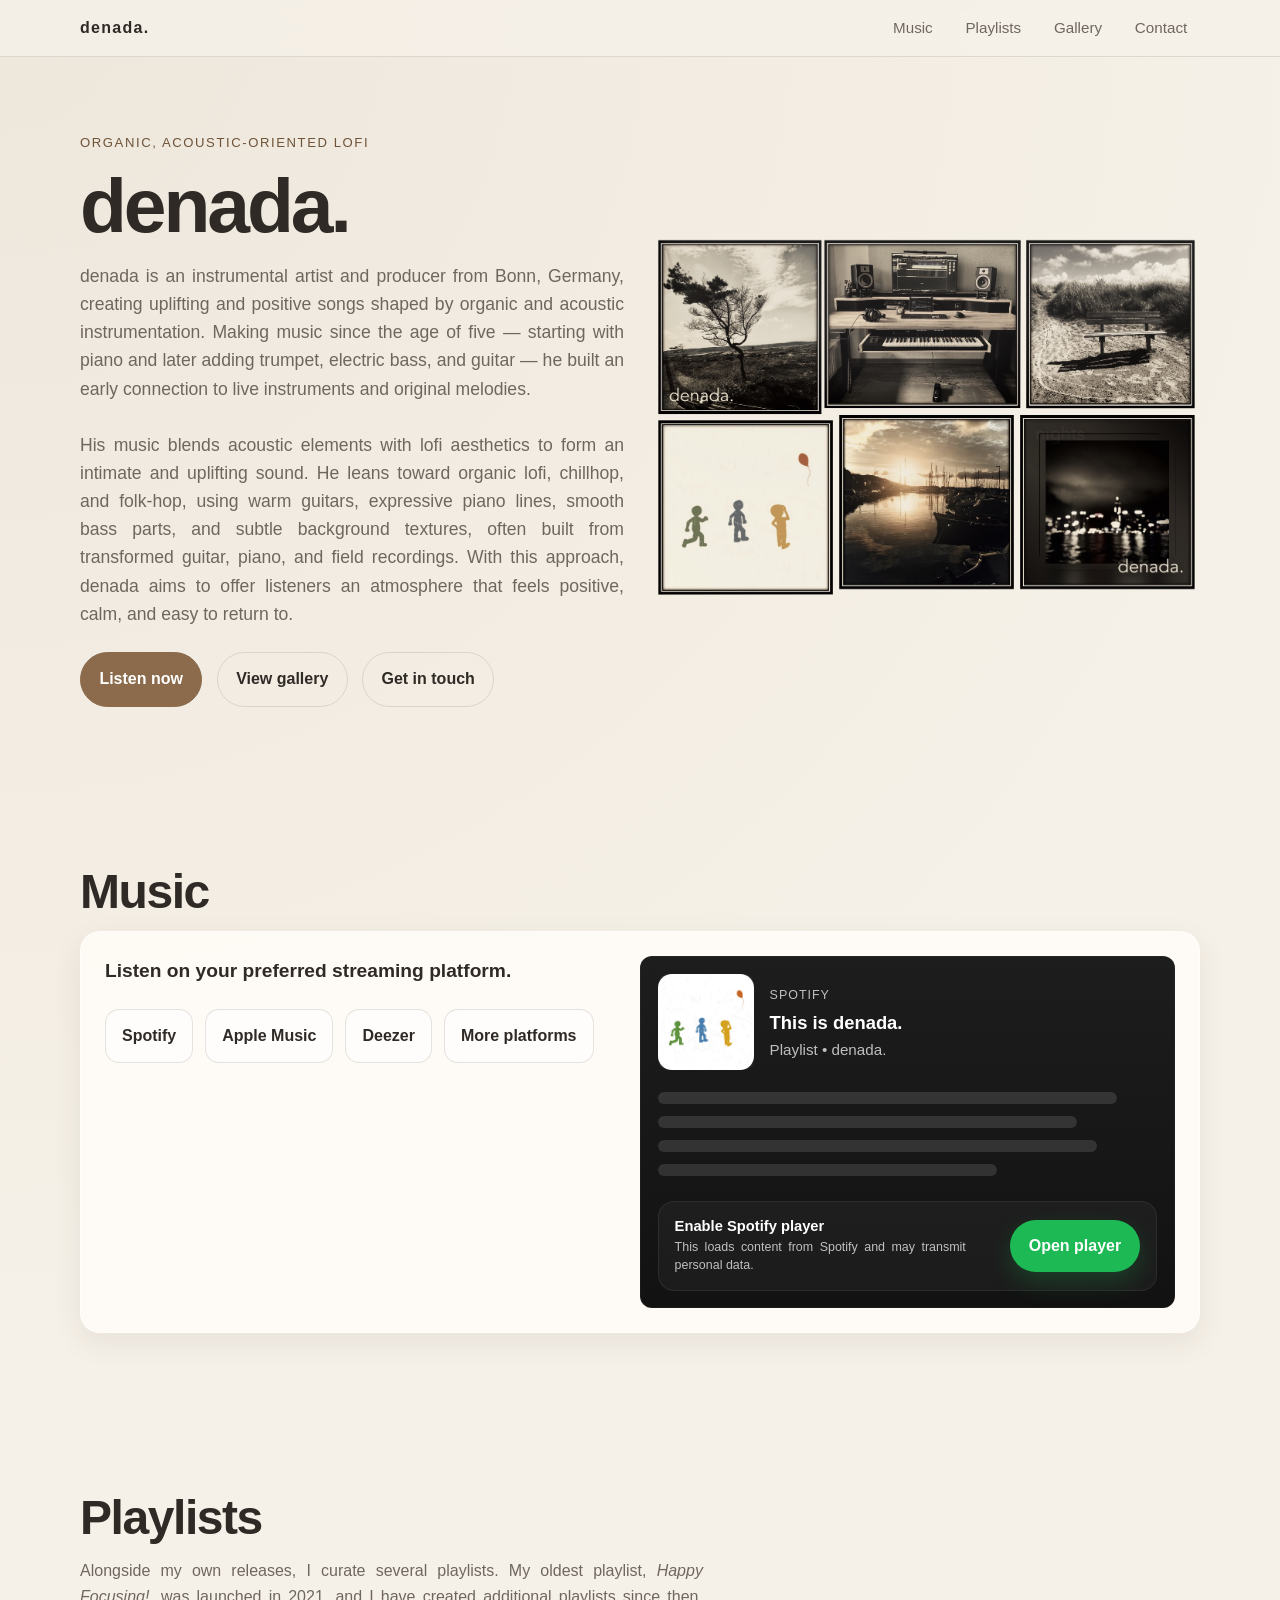
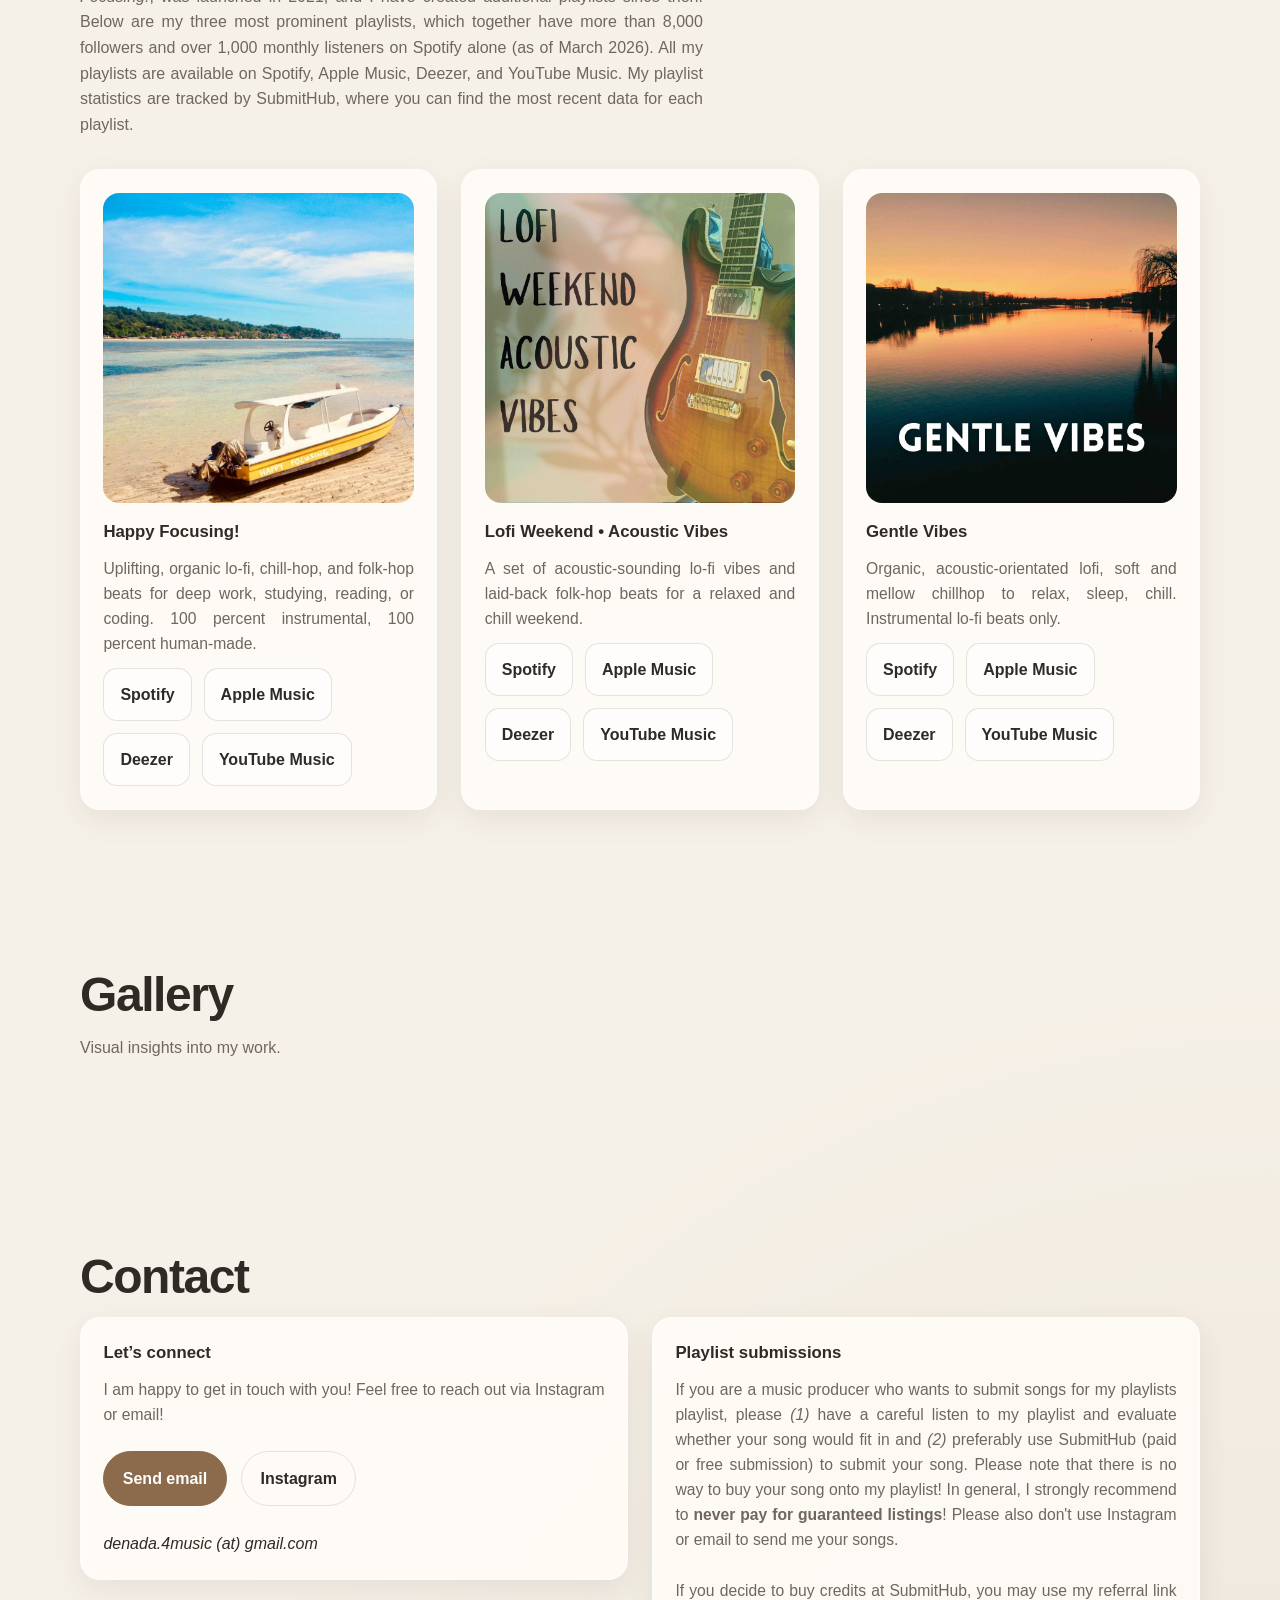
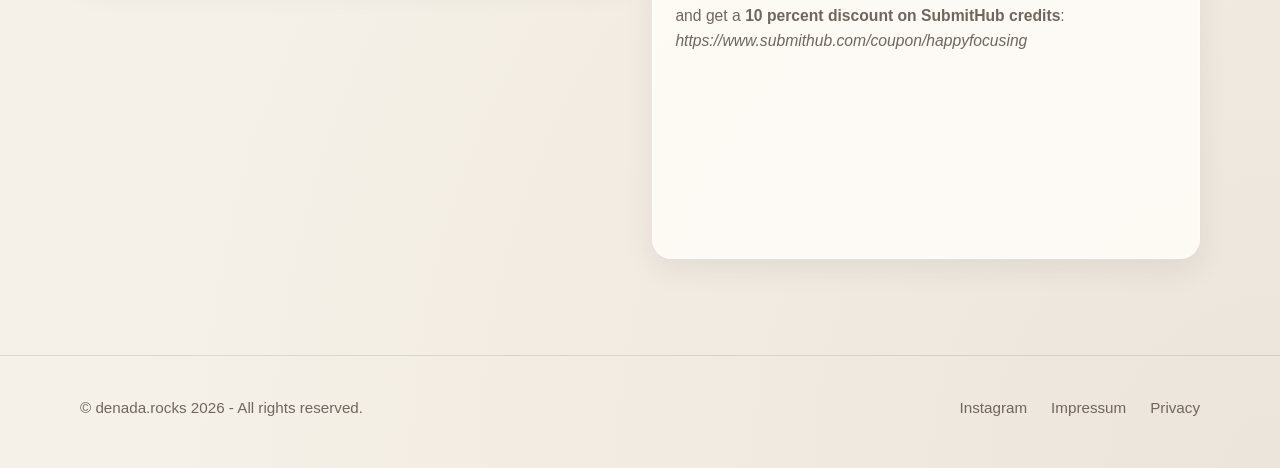
==== index.html @ a1ab926a "gallery separated" ====
<!DOCTYPE html>
<html lang="en">
<head>
  <meta charset="UTF-8" />
  <meta name="viewport" content="width=device-width, initial-scale=1.0" />
  <title>denada. | Acoustic Lofi Folkhop</title>
  <link rel="stylesheet" href="styles.css" />
  <style>
    .gallery-more-indicator {
      position: absolute;
      inset: 0;
      display: flex;
      align-items: flex-end;
      justify-content: flex-start;
      padding: 1rem;
      pointer-events: none;
      background: linear-gradient(to top, rgba(0, 0, 0, 0.38), rgba(0, 0, 0, 0.04) 45%, transparent 70%);
    }

    .gallery-more-badge {
      display: inline-flex;
      align-items: center;
      justify-content: center;
      min-height: 38px;
      padding: 0.55rem 0.9rem;
      border-radius: 999px;
      background: rgba(255, 255, 255, 0.92);
      color: #2f2a25;
      font-size: 0.9rem;
      font-weight: 700;
      box-shadow: 0 10px 24px rgba(0, 0, 0, 0.12);
      backdrop-filter: blur(6px);
    }

    .gallery-thumb-wrap {
      position: relative;
    }
  </style>
</head>
<body>
  <header class="site-header">
    <div class="container nav">
      <a href="#home" class="brand">denada.</a>
      <nav class="nav-links" aria-label="Main navigation">
        <a href="#music">Music</a>
        <a href="#playlists">Playlists</a>
        <a href="#gallery">Gallery</a>
        <a href="#contact">Contact</a>
      </nav>
    </div>
  </header>

  <main>
    <section id="home" class="hero">
      <div class="container hero-grid">
        <div>
          <span class="eyebrow">Organic, acoustic-oriented lofi</span>
          <h1>denada.</h1>
          <p class="lead">
            denada is an instrumental artist and producer from Bonn, Germany, 
            creating uplifting and positive songs shaped by organic and acoustic instrumentation. 
            Making music since the age of five — starting with piano and later adding trumpet, 
            electric bass, and guitar — he built an early connection to live instruments 
            and original melodies. </br> </br> His music blends acoustic elements with lofi aesthetics to form 
            an intimate and uplifting sound. He leans toward organic lofi, chillhop, and folk-hop, 
            using warm guitars, expressive piano lines, smooth bass parts, and subtle background textures, 
            often built from transformed guitar, piano, and field recordings. 
            With this approach, denada aims to offer listeners an atmosphere that feels positive, 
            calm, and easy to return to. 
          </p>

          <div class="button-row">
            <a class="btn btn-primary" href="#music">Listen now</a>
            <a class="btn" href="#gallery">View gallery</a>
            <a class="btn" href="#contact">Get in touch</a>
          </div>
        </div>

        <div class="hero-card">
          <img
            src="media/Slide1_lumi2.png"
            alt="studio setups and some cover images in a framework."
          />
        </div>
      </div>
    </section>

    <section id="music">
      <div class="container">
        <h2 class="section-title">Music</h2>
        <div class="music-grid">
          <article class="music-item">
            <div class="music-copy">
              <h3>Listen on your preferred streaming platform.</h3>

              <div class="platform-group">
                <a class="platform-link" href="https://open.spotify.com/artist/4ZKbNyILNSRRiiLBm8eUz3?si=qsLRbXX4SqeARIZ4yp51SA" target="_blank" rel="noopener noreferrer">Spotify</a>
                <a class="platform-link" href="https://music.apple.com/de/artist/denada/1569025652?l=en-GB" target="_blank" rel="noopener noreferrer">Apple Music</a>
                <a class="platform-link" href="https://deezer.page.link/upo1anz1cdYuNjSo9" target="_blank" rel="noopener noreferrer">Deezer</a>
                
                <details class="platform-dropdown">
                  <summary class="platform-link">More platforms</summary>
                  <div class="dropdown-menu">
                    <a class="platform-link" href="https://www.youtube.com/@denada." target="_blank" rel="noopener noreferrer">YouTube Music</a>
                    <a class="platform-link" href="https://soundcloud.com/denada-music/" target="_blank" rel="noopener noreferrer">Soundcloud</a>
                    <a class="platform-link" href="https://www.amazon.de/music/player/artists/B095RS9D66/denada" target="_blank" rel="noopener noreferrer">Amazon Music</a>
                    <a class="platform-link" href="https://tidal.com/artist/25282285" target="_blank" rel="noopener noreferrer">Tidal</a>
                  </div>
                </details>
              </div>
            </div>

            <div class="media-panel spotify-panel">
              <div class="spotify-placeholder" id="spotify-consent-box" tabindex="0" aria-label="Spotify player consent box">
                <div class="spotify-placeholder-top">
                  <div class="spotify-cover">
                    <img src="media/This_is_denada_Cover_small.jpg" alt="This is denada playlist cover">
                  </div>

                  <div class="spotify-meta">
                    <span class="spotify-label">Spotify</span>
                    <h4>This is denada.</h4>
                    <p>Playlist • denada.</p>
                  </div>
                </div>

                <div class="spotify-placeholder-body" aria-hidden="true">
                  <div class="spotify-line spotify-line-1"></div>
                  <div class="spotify-line spotify-line-2"></div>
                  <div class="spotify-line spotify-line-3"></div>
                  <div class="spotify-line spotify-line-4"></div>
                </div>

                <div class="spotify-placeholder-bottom spotify-consent-card">
                  <div class="spotify-consent-copy">
                    <p class="spotify-consent-title">Enable Spotify player</p>
                    <p class="spotify-consent-text">
                      This loads content from Spotify and may transmit personal data.
                    </p>
                  </div>

                  <button class="spotify-load-btn" id="loadSpotifyButton" type="button">
                    Open player
                  </button>
                </div>
              </div>
            </div>
          </article>

        </div>
      </div>
    </section>

    <section id="playlists">
      <div class="container">
        <h2 class="section-title">Playlists</h2>
        <p class="section-text">
          Alongside my own releases, I curate several playlists. My oldest playlist, <i>Happy Focusing!</i>, was launched in 2021, and I have created additional playlists since then. 
          Below are my three most prominent playlists, which together have more than 8,000 followers and over 1,000 monthly listeners on Spotify alone (as of March 2026). 
          All my playlists are available on Spotify, Apple Music, Deezer, and YouTube Music.
          My playlist statistics are tracked by <a href="https://www.submithub.com/to/denada-rocks" target="_blank" rel="noopener noreferrer">SubmitHub, where you can find the most recent data for each playlist</a>.
        </p>

        <div class="playlist-cards">
          <article class="card playlist-card">
            <div class="playlist-media">
              <img
                src="media/Happy_focusing_small.jpg"
                alt="Happy focusing playlist cover"
              />
            </div>
            <div>
              <h3>Happy Focusing!</h3>
              <p>
                Uplifting, organic lo-fi, chill-hop, and folk-hop beats for deep work, studying, reading, 
                or coding. 100 percent instrumental, 100 percent human-made. 
              </p>
              <div class="platform-group">
                <a class="platform-link" href="https://open.spotify.com/playlist/2yM0Mk5U7EAF8bMwvcjMEy?si=2d8cecace7e74e8d" target="_blank" rel="noopener noreferrer">Spotify</a>
                <a class="platform-link" href="https://music.apple.com/de/playlist/happy-focusing/pl.u-bVeTKAAYzo?l=en" target="_blank" rel="noopener noreferrer">Apple Music</a>
                <a class="platform-link" href="https://www.deezer.com/en/playlist/10051328882" target="_blank" rel="noopener noreferrer">Deezer</a>
                <a class="platform-link" href="https://youtube.com/playlist?list=PLlHydlLTRlw5qQjeNnCLNHZbu4MQZHQST&si=0d4nb7kEC8IExbbN" target="_blank" rel="noopener noreferrer">YouTube Music</a>
                
                
              </div>
            </div>
          </article>

          <article class="card playlist-card">
            <div class="playlist-media">
              <img
                src="media/Lofi_weekend_small.jpeg"
                alt="Lofi Weekend • acoustic vibes playlist cover"
              />
            </div>
            <div>
              <h3>Lofi Weekend • Acoustic Vibes</h3>
              <p>
                A set of acoustic-sounding lo-fi vibes and laid-back folk-hop beats for a relaxed and chill weekend.
              </p>
              <div class="platform-group">
                <a class="platform-link" href="https://open.spotify.com/playlist/4GEXdMPntQ0e6gx1YuKI6T?si=d0d2d50a4aef4034" target="_blank" rel="noopener noreferrer">Spotify</a>
                <a class="platform-link" href="https://music.apple.com/de/playlist/lofi-weekend-acoustic-vibes/pl.u-YmGqFgAAebl?l=en-GB" target="_blank" rel="noopener noreferrer">Apple Music</a>
                <a class="platform-link" href="https://link.deezer.com/s/32E2Pddjz8Ix1oeFsZ01k" target="_blank" rel="noopener noreferrer">Deezer</a>
                <a class="platform-link" href="https://youtube.com/playlist?list=PLlHydlLTRlw7soH0zX1M4ZvdqpF55Gy3l&si=f4pdvKeQdKWHwKi9" target="_blank" rel="noopener noreferrer">YouTube Music</a>
                
              </div>
            </div>
          </article>

          <article class="card playlist-card">
            <div class="playlist-media">
              <img
                src="media/Gentle_vibes_small.jpeg"
                alt="Gentle Vibes playlist cover"
              />
            </div>
            <div>
              <h3>Gentle Vibes</h3>
              <p>
                Organic, acoustic-orientated lofi, soft and mellow chillhop to relax, sleep, chill. Instrumental lo-fi beats only.
              </p>
              <div class="platform-group">
                <a class="platform-link" href="https://open.spotify.com/playlist/7lrk5fiS1vPyIXCjpr7PGA?si=89cb6460ab594000" target="_blank" rel="noopener noreferrer">Spotify</a>
                <a class="platform-link" href="https://music.apple.com/de/playlist/gentle-vibes/pl.u-YyRCgAAebl?l=en" target="_blank" rel="noopener noreferrer">Apple Music</a>
                <a class="platform-link" href="https://link.deezer.com/s/32E2RJ3W52Sti718xQGvK" target="_blank" rel="noopener noreferrer">Deezer</a>   
                <a class="platform-link" href="https://youtube.com/playlist?list=PLlHydlLTRlw6T_ykApKo-QPXjW4Xmjb88&si=SX3fV0nFDueFiXyR" target="_blank" rel="noopener noreferrer">YouTube Music</a>
                             
              </div>
            </div>
          </article>
        </div>
      </div>
    </section>

    <section id="gallery">
      <div class="container">
        <h2 class="section-title">Gallery</h2>
        <p class="section-text">
          Visual insights into my work.
        </p>

        <div class="gallery-grid" id="galleryGrid"></div>
      </div>
    </section>

    <section id="contact">
      <div class="container">
        <h2 class="section-title">Contact</h2>

<div class="contact-grid">

  <div class="card">
    <h3>Let’s connect</h3>
    <p>
I am happy to get in touch with you! Feel free to reach out via 
<a href="https://instagram.com/denada.rocks" target="_blank" rel="noopener noreferrer">Instagram</a> or email! </br>
</p>

    <div class="button-row">
            <a class="btn btn-primary" href="mailto:denada.4music@gmail.com?subject=Message%20from%20denada.rocks">Send email</a>
            <a class="btn" href="https://www.instagram.com/denada.rocks">Instagram</a>
          </div>
    </br><i>denada.4music (at) gmail.com</i>
  </div>

  <div class="card">
    <h3>Playlist submissions</h3>
    <p class="contact-note">
      If you are a music producer who wants to submit songs for my playlists playlist, please <i>(1)</i> have a careful listen to my playlist and evaluate whether your song would fit in and <i>(2)</i> preferably use SubmitHub (paid or free submission) to submit your song.
      Please note that there is no way to buy your song onto my playlist! In general, I strongly recommend to <b>never pay for guaranteed listings</b>! Please also don't use Instagram or email to send me your songs.
      </br> </br>
    If you decide to buy credits at SubmitHub, you may use my referral link and <a href="https://www.submithub.com/coupon/happyfocusing" target="_blank" rel="noopener noreferrer">get a <b>10 percent discount on SubmitHub credits</b>: <br>
    <i>https://www.submithub.com/coupon/happyfocusing</i></a>
     </br> </br>
      
    </p>
    <iframe src="https://www.submithub.com/widget.html?color=FFFFFF&background=beae90&size=24px&text=Submit via SubmitHub&blog=denada-rocks&stats=true" frameborder="0" scrolling="no" width="100%" height="150px"></iframe>
  </div>
</div>
      </div>
    </section>
  </main>

  <footer>
    <div class="container footer-grid">
      <div class="footer-copy">© denada.rocks 2026 - All rights reserved.</div>
      <a class="footer-link" href="https://instagram.com/denada.rocks" target="_blank" rel="noopener noreferrer">Instagram</a>
      <a class="footer-link" href="impressum.html">Impressum</a>
      <a class="footer-link" href="impressum.html">Privacy</a>
    </div>
  </footer>

  <div class="gallery-modal" id="galleryModal" aria-hidden="true" role="dialog" aria-modal="true" aria-label="Image viewer">
    <button class="gallery-overlay-close" type="button" id="galleryOverlayClose" aria-label="Close gallery"></button>

    <div class="gallery-modal-panel">
      <div class="gallery-modal-topbar">
        <div class="gallery-counter" id="galleryCounter">1 / 4</div>
        <button class="gallery-close" type="button" id="galleryClose" aria-label="Close gallery">Close</button>
      </div>

      <div class="gallery-modal-content">
        <button class="gallery-arrow desktop-only" type="button" id="galleryPrev" aria-label="Previous image">←</button>

        <div class="gallery-modal-center">
          <div class="gallery-modal-image-wrap">
            <img class="gallery-modal-image" id="galleryModalImage" src="" alt="" />
          </div>

          <div class="gallery-modal-text">
            <h3 id="galleryModalTitle"></h3>
            <p class="gallery-modal-caption" id="galleryModalCaption"></p>
            <div id="galleryModalDescription"></div>
          </div>

          <div class="gallery-arrow-row">
            <button class="gallery-arrow mobile-only" type="button" id="galleryPrevMobile" aria-label="Previous image">←</button>
            <button class="gallery-arrow mobile-only" type="button" id="galleryNextMobile" aria-label="Next image">→</button>
          </div>
        </div>

        <button class="gallery-arrow desktop-only" type="button" id="galleryNext" aria-label="Next image">→</button>
      </div>
    </div>
  </div>

  <script src="gallery-data.js"></script>
  <script>
    const visibleGalleryCount = 4;
    const galleryGrid = document.getElementById("galleryGrid");

    const modal = document.getElementById("galleryModal");
    const modalImage = document.getElementById("galleryModalImage");
    const modalTitle = document.getElementById("galleryModalTitle");
    const modalCaption = document.getElementById("galleryModalCaption");
    const modalDescription = document.getElementById("galleryModalDescription");
    const modalCounter = document.getElementById("galleryCounter");
    const modalClose = document.getElementById("galleryClose");
    const modalOverlayClose = document.getElementById("galleryOverlayClose");

    const prevButtons = [
      document.getElementById("galleryPrev"),
      document.getElementById("galleryPrevMobile")
    ];

    const nextButtons = [
      document.getElementById("galleryNext"),
      document.getElementById("galleryNextMobile")
    ];

    let currentIndex = 0;
    let touchStartX = 0;
    let touchEndX = 0;

    function escapeHtml(text) {
      const div = document.createElement("div");
      div.textContent = text;
      return div.innerHTML;
    }

    function getPreviewText(text, maxLength = 100) {
      const cleanText = (text || "").trim().replace(/\s+/g, " ");
      if (cleanText.length <= maxLength) return cleanText;
      return cleanText.slice(0, maxLength).trimEnd() + "…";
    }

    function renderGalleryGrid() {
      const visibleItems = galleryItems.slice(0, visibleGalleryCount);
      const hiddenCount = Math.max(galleryItems.length - visibleGalleryCount, 0);

      galleryGrid.innerHTML = visibleItems.map((item, index) => {
        const showMoreBadge = index === visibleGalleryCount - 1 && hiddenCount > 0;
        const previewCaption = getPreviewText(item.description, 100);

        return `
          <article class="gallery-card card">
            <button class="gallery-trigger" type="button" data-index="${index}" aria-label="Open gallery image ${index + 1}">
              <div class="gallery-thumb-wrap">
                <img
                  class="gallery-thumb"
                  src="${escapeHtml(item.thumb)}"
                  alt="${escapeHtml(item.alt)}"
                />
                ${showMoreBadge ? `
                  <div class="gallery-more-indicator" aria-hidden="true">
                    <span class="gallery-more-badge">+ ${hiddenCount} more</span>
                  </div>
                ` : ""}
              </div>
              <div class="gallery-meta">
                <h3>${escapeHtml(item.title || "")}</h3>
                <p>${escapeHtml(previewCaption)}</p>
              </div>
            </button>
          </article>
        `;
      }).join("");

      document.querySelectorAll(".gallery-trigger").forEach((trigger) => {
        trigger.addEventListener("click", () => {
          openGallery(Number(trigger.dataset.index));
        });
      });
    }

    function renderGalleryItem(index) {
      const item = galleryItems[index];
      currentIndex = index;

      const previewCaption = getPreviewText(item.description, 100);

      modal.classList.add("is-loading");
      modalImage.src = item.image;
      modalImage.alt = item.alt;
      modalTitle.textContent = item.title || "";
      modalCaption.textContent = previewCaption;
      modalCounter.textContent = `${index + 1} / ${galleryItems.length}`;
      modalDescription.innerHTML = `<p>${escapeHtml(item.description || "")}</p>`;
    }

    function openGallery(index) {
      renderGalleryItem(index);
      modal.classList.add("active");
      modal.setAttribute("aria-hidden", "false");
      document.body.classList.add("modal-open");
    }

    function closeGallery() {
      modal.classList.remove("active");
      modal.setAttribute("aria-hidden", "true");
      document.body.classList.remove("modal-open");
    }

    function showNext() {
      const nextIndex = (currentIndex + 1) % galleryItems.length;
      renderGalleryItem(nextIndex);
    }

    function showPrev() {
      const prevIndex = (currentIndex - 1 + galleryItems.length) % galleryItems.length;
      renderGalleryItem(prevIndex);
    }

    galleryItems.forEach((item) => {
      const preloadImage = new Image();
      preloadImage.src = item.image;
    });

    modalImage.addEventListener("load", () => {
      modal.classList.remove("is-loading");
    });

    prevButtons.forEach((btn) => {
      if (btn) btn.addEventListener("click", showPrev);
    });

    nextButtons.forEach((btn) => {
      if (btn) btn.addEventListener("click", showNext);
    });

    if (modalClose) modalClose.addEventListener("click", closeGallery);
    if (modalOverlayClose) modalOverlayClose.addEventListener("click", closeGallery);

    document.addEventListener("keydown", (event) => {
      if (!modal.classList.contains("active")) return;

      if (event.key === "Escape") closeGallery();
      if (event.key === "ArrowRight") showNext();
      if (event.key === "ArrowLeft") showPrev();
    });

    modal.addEventListener("touchstart", (event) => {
      touchStartX = event.changedTouches[0].screenX;
    }, { passive: true });

    modal.addEventListener("touchend", (event) => {
      touchEndX = event.changedTouches[0].screenX;
      const swipeDistance = touchEndX - touchStartX;

      if (Math.abs(swipeDistance) < 50) return;

      if (swipeDistance < 0) {
        showNext();
      } else {
        showPrev();
      }
    }, { passive: true });

    renderGalleryGrid();

    const spotifyButton = document.getElementById("loadSpotifyButton");
    const spotifyBox = document.getElementById("spotify-consent-box");

    if (spotifyButton && spotifyBox) {
      const loadSpotify = () => {
        spotifyBox.outerHTML = `
          <iframe
            data-testid="embed-iframe"
            style="border-radius:12px"
            src="https://open.spotify.com/embed/playlist/4W76ie5EBD368ze86ior5e?utm_source=generator&theme=0"
            width="100%"
            height="352"
            frameborder="0"
            allowfullscreen=""
            allow="autoplay; clipboard-write; encrypted-media; fullscreen; picture-in-picture"
            loading="lazy"
            title="Spotify playlist embed"
          ></iframe>
        `;
      };

      spotifyButton.addEventListener("click", loadSpotify);

      spotifyBox.addEventListener("keydown", (event) => {
        if (event.key === "Enter" || event.key === " ") {
          event.preventDefault();
          loadSpotify();
        }
      });
    }
  </script>
</body>
</html>
---- styles.css ----
:root {
  --bg: #f6f1e8;
  --bg-soft: #efe7da;
  --card: rgba(255, 252, 247, 0.86);
  --card-strong: rgba(255, 252, 247, 0.96);
  --text: #2f2a25;
  --muted: #6f675f;
  --line: rgba(47, 42, 37, 0.12);
  --accent: #8b6b4b;
  --accent-dark: #6f5338;
  --shadow: 0 10px 30px rgba(47, 42, 37, 0.08);
  --radius: 20px;
  --max-width: 1120px;
}

* {
  box-sizing: border-box;
  margin: 0;
  padding: 0;
}

html {
  scroll-behavior: smooth;
}

body {
  font-family: -apple-system, BlinkMacSystemFont, "Segoe UI", Roboto, Arial, sans-serif;
  background:
    radial-gradient(circle at top left, rgba(139, 107, 75, 0.08), transparent 35%),
    radial-gradient(circle at bottom right, rgba(111, 83, 56, 0.08), transparent 30%),
    var(--bg);
  color: var(--text);
  line-height: 1.6;
}

body.modal-open {
  overflow: hidden;
}

a {
  color: inherit;
  text-decoration: none;
}

img {
  display: block;
  width: 100%;
  object-fit: cover;
}

button,
summary {
  font: inherit;
  cursor: pointer;
}

.container {
  width: min(calc(100% - 2rem), var(--max-width));
  margin: 0 auto;
}

.site-header {
  position: sticky;
  top: 0;
  z-index: 1000;
  backdrop-filter: blur(10px);
  background: rgba(246, 241, 232, 0.82);
  border-bottom: 1px solid var(--line);
}

.nav {
  min-height: 56px;
  display: flex;
  align-items: center;
  justify-content: space-between;
  gap: 0.75rem;
}

.brand {
  font-size: 1rem;
  font-weight: 700;
  letter-spacing: 0.08em;
  text-transform: lowercase;
}

.nav-links {
  display: flex;
  gap: 0.45rem;
  flex-wrap: wrap;
}

.nav-links a {
  padding: 0.45rem 0.8rem;
  border-radius: 999px;
  color: var(--muted);
  transition: 0.2s ease;
  font-size: 0.95rem;
}

.nav-links a:hover {
  background: var(--bg-soft);
  color: var(--text);
}

section {
  padding: 5rem 0;
  scroll-margin-top: 72px;
}

.hero {
  padding-top: 4.5rem;
}

.hero-grid {
  display: grid;
  grid-template-columns: 1.0fr 1.0fr;
  gap: 2rem;
  align-items: center;
}

.eyebrow {
  display: inline-block;
  font-size: 0.82rem;
  letter-spacing: 0.12em;
  text-transform: uppercase;
  color: var(--accent-dark);
  margin-bottom: 1rem;
}

h1 {
  font-size: clamp(2.4rem, 6vw, 4.8rem);
  line-height: 0.95;
  margin-bottom: 1.25rem;
  letter-spacing: -0.04em;
}

.lead {
  font-size: 1.1rem;
  max-width: 60ch;
  color: var(--muted);
  margin-bottom: 1.5rem;
}

.button-row {
  display: flex;
  flex-wrap: wrap;
  gap: 0.9rem;
  margin-top: 1.5rem;
}

.btn {
  display: inline-flex;
  align-items: center;
  justify-content: center;
  min-height: 46px;
  padding: 0.85rem 1.15rem;
  border-radius: 999px;
  border: 1px solid var(--line);
  background: transparent;
  color: var(--text);
  transition: 0.2s ease;
  font-weight: 600;
}

.btn:hover {
  transform: translateY(-1px);
  box-shadow: var(--shadow);
}

.btn-primary {
  background: var(--accent);
  color: #fff;
  border-color: var(--accent);
}

.btn-primary:hover {
  background: var(--accent-dark);
  border-color: var(--accent-dark);
}

.card {
  background: var(--card);
  border: 1px solid rgba(255, 255, 255, 0.55);
  box-shadow: var(--shadow);
  border-radius: var(--radius);
}

/* Hero card frame (disabled for now)
.hero-card {
  background: var(--card);
  border: 1px solid rgba(255, 255, 255, 0.55);
  box-shadow: var(--shadow);
  border-radius: var(--radius);
  padding: 1.01rem;
  overflow: hidden;
}
*/

.hero-card img {
  width: 100%;
  height: auto;
  border-radius: 0;
}

.section-title {
  font-size: clamp(1.8rem, 4vw, 3rem);
  line-height: 1.05;
  margin-bottom: 0.9rem;
  letter-spacing: -0.03em;
}

.section-text {
  color: var(--muted);
  max-width: 70ch;
  margin-bottom: 2rem;
}

.card {
  padding: 1.4rem;
}

.card h3 {
  font-size: 1.05rem;
  margin-bottom: 0.6rem;
}

.card p {
  color: var(--muted);
  font-size: 0.98rem;
}

.music-grid {
  display: grid;
  gap: 1.5rem;
}

.music-item {
  display: grid;
  grid-template-columns: 1fr 1fr;
  gap: 0;
  align-items: start;
  background: var(--card);
  border: 1px solid rgba(255, 255, 255, 0.55);
  box-shadow: var(--shadow);
  border-radius: var(--radius);
  overflow: hidden;
}

.music-copy {
  padding: 1.5rem;
  display: flex;
  flex-direction: column;
  justify-content: flex-start;
  align-items: flex-start;
}

.music-copy h3 {
  font-size: 1.2rem;
  margin-bottom: 0.65rem;
}

.music-copy p {
  color: var(--muted);
  margin-bottom: 1rem;
}

.media-panel {
  min-height: 320px;
  background: transparent;
  display: flex;
  align-items: flex-start;
  justify-content: flex-start;
  padding: 1.5rem 1.5rem 1.5rem 0.5rem;
}

.media-panel img {
  height: 100%;
  width: 100%;
  border-radius: 14px;
}

.media-panel iframe {
  width: 100%;
  max-width: 100%;
  display: block;
}

.spotify-panel {
  padding-left: 0;
}

.platform-group {
  display: flex;
  flex-wrap: wrap;
  gap: 0.75rem;
  margin-top: 0.75rem;
}

.platform-link {
  padding: 0.8rem 1rem;
  border-radius: 14px;
  border: 1px solid var(--line);
  background: rgba(255, 255, 255, 0.55);
  font-weight: 600;
  transition: 0.2s ease;
  display: inline-flex;
  align-items: center;
  justify-content: center;
}

.platform-link:hover {
  background: #fff;
  box-shadow: var(--shadow);
}

details.platform-dropdown {
  position: relative;
}

details.platform-dropdown summary {
  list-style: none;
}

details.platform-dropdown summary::-webkit-details-marker {
  display: none;
}

.dropdown-menu {
  display: grid;
  gap: 0.65rem;
  margin-top: 0.7rem;
  padding: 0.8rem;
  min-width: 220px;
  border: 1px solid var(--line);
  border-radius: 16px;
  background: var(--card-strong);
  box-shadow: var(--shadow);
}

.gallery-grid {
  display: grid;
  grid-template-columns: repeat(4, 1fr);
  gap: 1.25rem;
}

.gallery-card {
  overflow: hidden;
  padding: 0;
}

.gallery-trigger {
  display: block;
  width: 100%;
  text-align: left;
  border: none;
  background: none;
}

.gallery-thumb-wrap {
  aspect-ratio: 1 / 1;
  overflow: hidden;
  background: var(--bg-soft);
}

.gallery-thumb {
  width: 100%;
  height: 100%;
  transition: transform 0.35s ease;
}

.gallery-trigger:hover .gallery-thumb {
  transform: scale(1.04);
}

.gallery-meta {
  padding: 1rem 1.1rem 1.2rem;
}

.gallery-meta h3 {
  font-size: 1rem;
  margin-bottom: 0.45rem;
}

.gallery-meta p {
  color: var(--muted);
  font-size: 0.95rem;
}

.playlist-cards {
  display: grid;
  grid-template-columns: repeat(3, 1fr);
  gap: 1.5rem;
  align-items: start;
}

.playlist-card {
  display: flex;
  flex-direction: column;
  gap: 1rem;
  height: 100%;
}

.playlist-media {
  background: var(--bg-soft);
  border-radius: 16px;
  overflow: hidden;
  aspect-ratio: 1 / 1;
}

.playlist-media img {
  height: 100%;
  width: 100%;
}

.contact-grid,
.footer-grid {
  display: grid;
  gap: 1.5rem;
}

.contact-grid {
  grid-template-columns: 1fr 1fr;
  align-items: start;
}

form {
  display: grid;
  gap: 1rem;
}

label {
  display: grid;
  gap: 0.45rem;
  font-weight: 600;
  font-size: 0.95rem;
}

input,
textarea {
  width: 100%;
  padding: 0.95rem 1rem;
  border: 1px solid var(--line);
  border-radius: 14px;
  background: rgba(255, 255, 255, 0.75);
  color: var(--text);
  font: inherit;
}

textarea {
  min-height: 180px;
  resize: vertical;
}

input:focus,
textarea:focus {
  outline: 2px solid rgba(139, 107, 75, 0.2);
  border-color: var(--accent);
}

.contact-note {
  color: var(--muted);
  font-size: 0.95rem;
  margin-top: 0.4rem;
}

footer {
  padding: 2.5rem 0 3rem;
  border-top: 1px solid var(--line);
  margin-top: 1rem;
}

.footer-grid {
  grid-template-columns: 1fr auto auto auto;
  align-items: center;
}

.footer-copy,
.footer-link {
  color: var(--muted);
  font-size: 0.95rem;
}

.footer-link:hover {
  color: var(--text);
}

.gallery-modal {
  position: fixed;
  inset: 0;
  background: rgba(25, 21, 18, 0.84);
  display: none;
  align-items: center;
  justify-content: center;
  padding: 1.25rem;
  z-index: 2500;
}

.gallery-modal.active {
  display: flex;
}

.gallery-overlay-close {
  position: absolute;
  inset: 0;
  border: none;
  background: transparent;
}

.gallery-modal-panel {
  width: min(1180px, 100%);
  max-height: 92vh;
  overflow: auto;
  background: var(--card-strong);
  border-radius: 24px;
  box-shadow: 0 20px 50px rgba(0, 0, 0, 0.2);
  padding: 1rem;
  position: relative;
  z-index: 1;
}

.gallery-modal-topbar {
  display: flex;
  justify-content: space-between;
  align-items: center;
  gap: 1rem;
  margin-bottom: 0.75rem;
}

.gallery-counter {
  color: var(--muted);
  font-size: 0.95rem;
  font-weight: 600;
}

.gallery-close,
.gallery-arrow {
  border: 1px solid var(--line);
  background: #fff;
  color: var(--text);
  border-radius: 999px;
  font-weight: 600;
  box-shadow: var(--shadow);
  transition: transform 0.2s ease, box-shadow 0.2s ease;
}

.gallery-close {
  padding: 0.75rem 1rem;
}

.gallery-modal-content {
  display: grid;
  grid-template-columns: auto minmax(0, 1fr) auto;
  gap: 1rem;
  align-items: center;
}

.gallery-arrow {
  width: 52px;
  height: 52px;
  font-size: 1.4rem;
  display: flex;
  align-items: center;
  justify-content: center;
  flex-shrink: 0;
}

.gallery-arrow:hover,
.gallery-close:hover {
  transform: translateY(-1px);
}

.gallery-modal-center {
  min-width: 0;
}

.gallery-modal-image-wrap {
  background: var(--bg-soft);
  border-radius: 18px;
  overflow: hidden;
  min-height: 320px;
  display: flex;
  align-items: center;
  justify-content: center;
}

.gallery-modal-image {
  width: 100%;
  max-height: 70vh;
  object-fit: contain;
  background: var(--bg-soft);
  opacity: 1;
  transform: scale(1);
  transition: opacity 0.25s ease, transform 0.25s ease;
}

.gallery-modal.is-loading .gallery-modal-image {
  opacity: 0.2;
  transform: scale(0.985);
}

.gallery-modal-text {
  padding: 1rem 0.35rem 0.2rem;
}

.gallery-modal-text h3 {
  font-size: 1.2rem;
  margin-bottom: 0.45rem;
}

.gallery-modal-caption {
  color: var(--accent-dark);
  font-weight: 600;
  margin-bottom: 0.9rem;
}

.gallery-modal-text p {
  color: var(--muted);
  margin-bottom: 0.8rem;
}

.legal-page {
  padding: 5rem 0;
}

.legal-wrap {
  background: var(--card);
  border: 1px solid rgba(255, 255, 255, 0.55);
  box-shadow: var(--shadow);
  border-radius: var(--radius);
  padding: 2rem;
}

.legal-wrap h1 {
  font-size: clamp(2rem, 4vw, 3rem);
  line-height: 1.05;
  margin-bottom: 1rem;
}

.legal-wrap h2,
.legal-wrap h3 {
  margin-top: 1.75rem;
  margin-bottom: 0.65rem;
}

.legal-wrap p,
.legal-wrap li {
  color: var(--muted);
}

.legal-wrap ul {
  padding-left: 1.25rem;
}

.legal-wrap a {
  text-decoration: underline;
}

.legal-divider {
  border: none;
  border-top: 1px solid var(--line);
  margin: 2rem 0;
}

.spotify-placeholder {
  width: 100%;
  min-height: 352px;
  border-radius: 12px;
  background: linear-gradient(180deg, #1d1d1d 0%, #121212 100%);
  color: #fff;
  padding: 1.1rem;
  display: flex;
  flex-direction: column;
  justify-content: space-between;
  box-shadow: inset 0 0 0 1px rgba(255, 255, 255, 0.04);
}

.spotify-placeholder-top {
  display: grid;
  grid-template-columns: 96px 1fr;
  gap: 1rem;
  align-items: center;
}

.spotify-cover {
  width: 96px;
  height: 96px;
  border-radius: 10px;
  overflow: hidden;
  background: #2a2a2a;
  flex-shrink: 0;
}

.spotify-cover img {
  width: 100%;
  height: 100%;
  object-fit: cover;
}

.spotify-meta {
  min-width: 0;
}

.spotify-label {
  display: inline-block;
  font-size: 0.78rem;
  letter-spacing: 0.08em;
  text-transform: uppercase;
  color: rgba(255, 255, 255, 0.72);
  margin-bottom: 0.35rem;
}

.spotify-meta h4 {
  font-size: 1.15rem;
  line-height: 1.2;
  margin-bottom: 0.25rem;
}

.spotify-meta p {
  color: rgba(255, 255, 255, 0.72);
  font-size: 0.95rem;
}

.spotify-placeholder-body {
  display: grid;
  gap: 0.75rem;
  margin: 1.35rem 0 1rem;
}

.spotify-line {
  height: 12px;
  border-radius: 999px;
  background: rgba(255, 255, 255, 0.12);
}

.spotify-line-1 {
  width: 92%;
}

.spotify-line-2 {
  width: 84%;
}

.spotify-line-3 {
  width: 88%;
}

.spotify-line-4 {
  width: 68%;
}

.spotify-placeholder-bottom {
  display: flex;
  align-items: center;
  justify-content: space-between;
  gap: 1rem;
  margin-top: auto;
  padding-top: 1rem;
  border-top: 1px solid rgba(255, 255, 255, 0.08);
}

.spotify-consent-card {
  background: rgba(255, 255, 255, 0.04);
  border: 1px solid rgba(255, 255, 255, 0.07);
  border-radius: 16px;
  padding: 0.95rem 1rem;
}

.spotify-consent-copy {
  display: flex;
  flex-direction: column;
  gap: 0.2rem;
  min-width: 0;
}

.spotify-consent-title {
  margin: 0;
  font-size: 0.92rem;
  font-weight: 700;
  color: #ffffff;
  line-height: 1.2;
}

.spotify-consent-text {
  margin: 0;
  font-size: 0.78rem;
  line-height: 1.45;
  color: rgba(255, 255, 255, 0.72);
  max-width: 42ch;
}

.spotify-load-btn {
  border: none;
  background: #1db954;
  color: #fff;
  font-weight: 700;
  padding: 0.85rem 1.2rem;
  border-radius: 999px;
  cursor: pointer;
  transition: transform 0.2s ease, opacity 0.2s ease, box-shadow 0.2s ease;
  white-space: nowrap;
  box-shadow: 0 10px 24px rgba(29, 185, 84, 0.22);
}

.spotify-load-btn:hover,
.spotify-load-btn:focus {
  transform: translateY(-1px);
  opacity: 0.96;
}

.spotify-placeholder:focus-within {
  outline: 2px solid rgba(29, 185, 84, 0.35);
  outline-offset: 2px;
}

@media (max-width: 1100px) {
  .playlist-cards {
    grid-template-columns: repeat(2, 1fr);
  }

  .gallery-grid {
    grid-template-columns: repeat(2, 1fr);
  }
}

@media (max-width: 920px) {
  .hero-grid,
  .contact-grid,
  .footer-grid,
  .music-item {
    grid-template-columns: 1fr;
  }

  .playlist-cards {
    grid-template-columns: 1fr;
  }

  .hero-card img {
    height: 380px;
  }

  .media-panel {
    min-height: 260px;
    padding: 0 1.5rem 1.5rem 1.5rem;
  }

  .spotify-panel {
    padding-top: 0;
  }

  .nav {
    padding: 0.55rem 0;
    align-items: flex-start;
    flex-direction: column;
  }

  .nav-links {
    width: 100%;
  }

  .gallery-modal-content {
    grid-template-columns: 1fr;
  }

  .gallery-arrow-row {
    display: flex;
    justify-content: center;
    gap: 0.8rem;
    margin-top: 0.75rem;
  }

  .gallery-arrow.desktop-only {
    display: none;
  }

  .gallery-arrow.mobile-only {
    display: inline-flex;
  }

  section {
    scroll-margin-top: 90px;
  }
}

@media (min-width: 921px) {
  .gallery-arrow.mobile-only {
    display: none;
  }
}

@media (max-width: 560px) {
  section {
    padding: 4rem 0;
  }

  .hero {
    padding-top: 3rem;
  }

  .hero-card img {
    height: 240px;
  }

  .btn,
  .platform-link {
    width: 100%;
  }

  .button-row,
  .platform-group {
    flex-direction: column;
    align-items: stretch;
  }

  details.platform-dropdown {
    width: 100%;
  }

  .dropdown-menu {
    min-width: unset;
  }

  .gallery-grid {
    grid-template-columns: 1fr;
  }

  .legal-wrap {
    padding: 1.35rem;
  }

  .spotify-placeholder-top {
    grid-template-columns: 72px 1fr;
    gap: 0.8rem;
  }

  .spotify-cover {
    width: 72px;
    height: 72px;
  }

  .spotify-meta h4 {
    font-size: 1rem;
  }

  .spotify-placeholder-bottom {
    flex-direction: column;
    align-items: stretch;
  }

  .spotify-consent-text {
    font-size: 0.68rem;
    max-width: none;
  }

  .spotify-load-btn {
    width: 100%;
    justify-content: center;
  }
}

.lead,
.section-text,
.card p,
.music-copy p,
.gallery-meta p,
.contact-note,
.gallery-modal-text p,
.legal-wrap p,
.legal-wrap li,
.spotify-meta p,
.spotify-consent-text {
  text-align: justify;
}
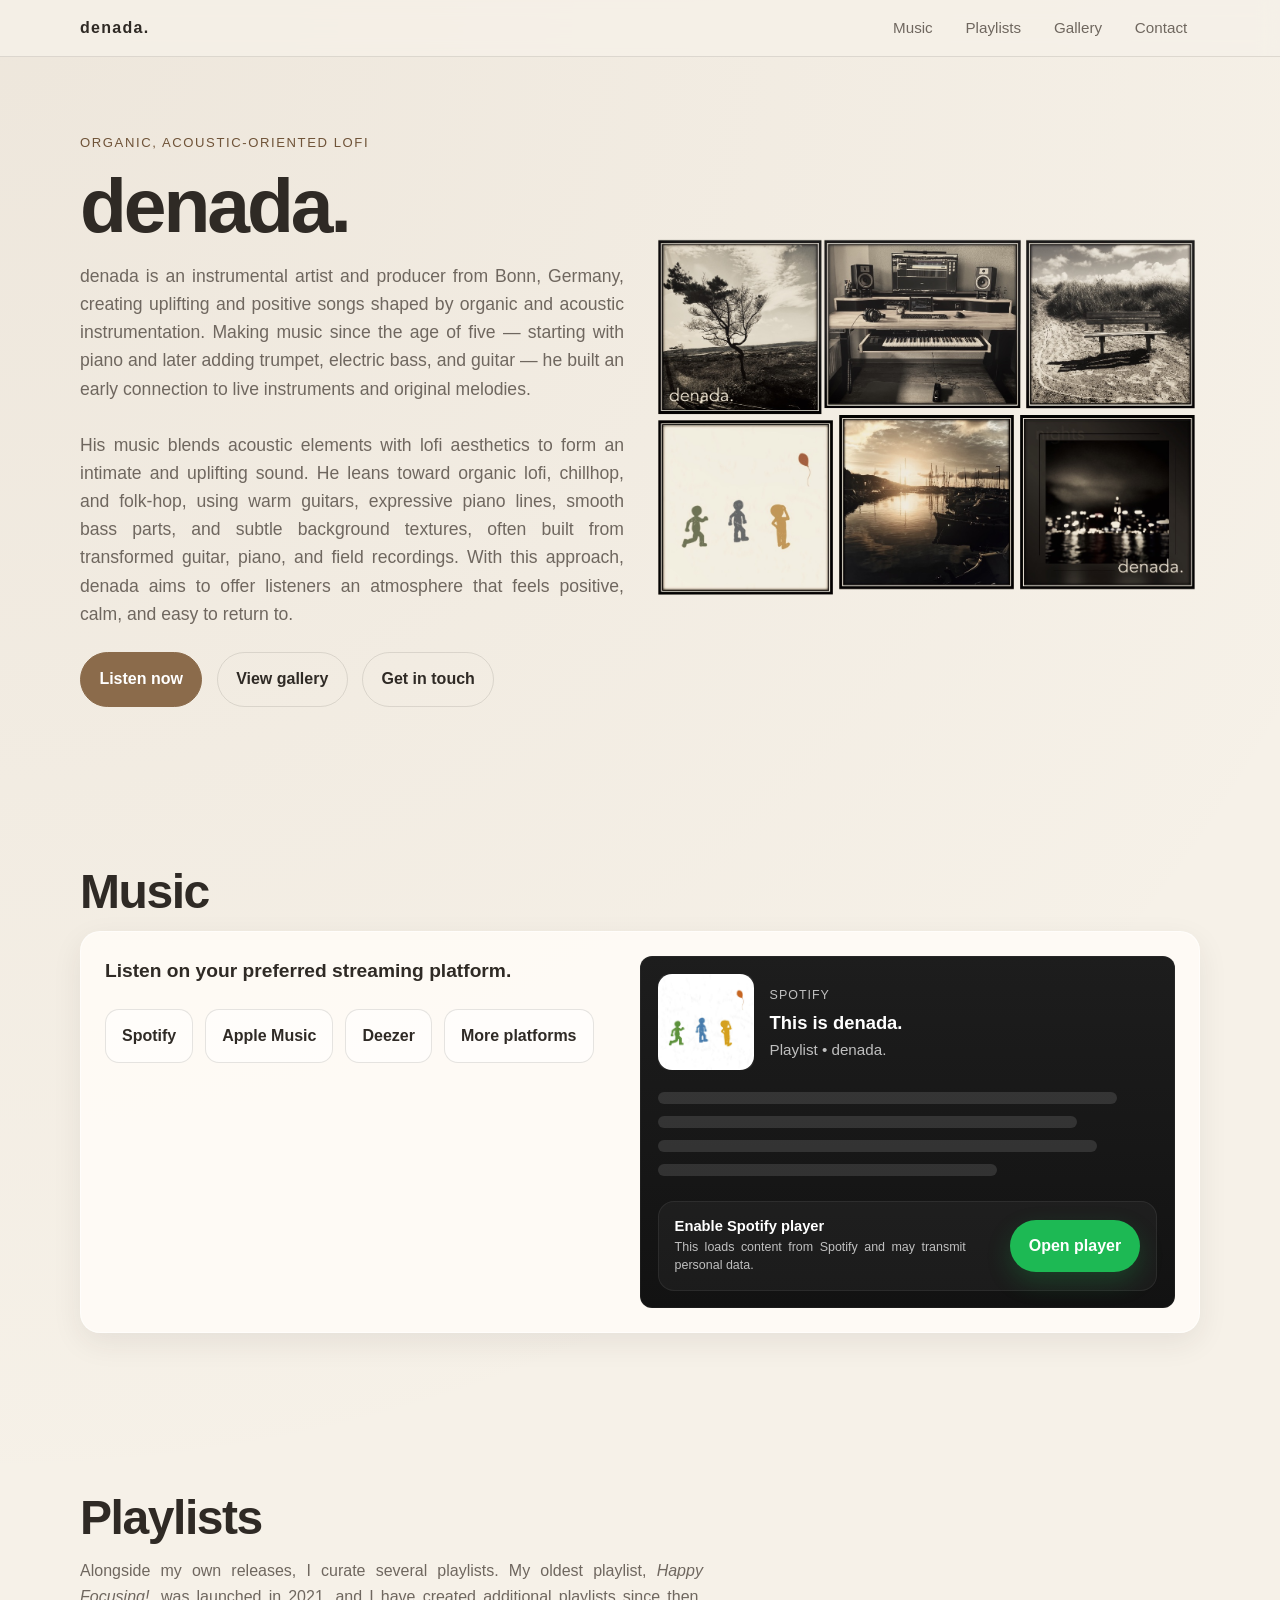
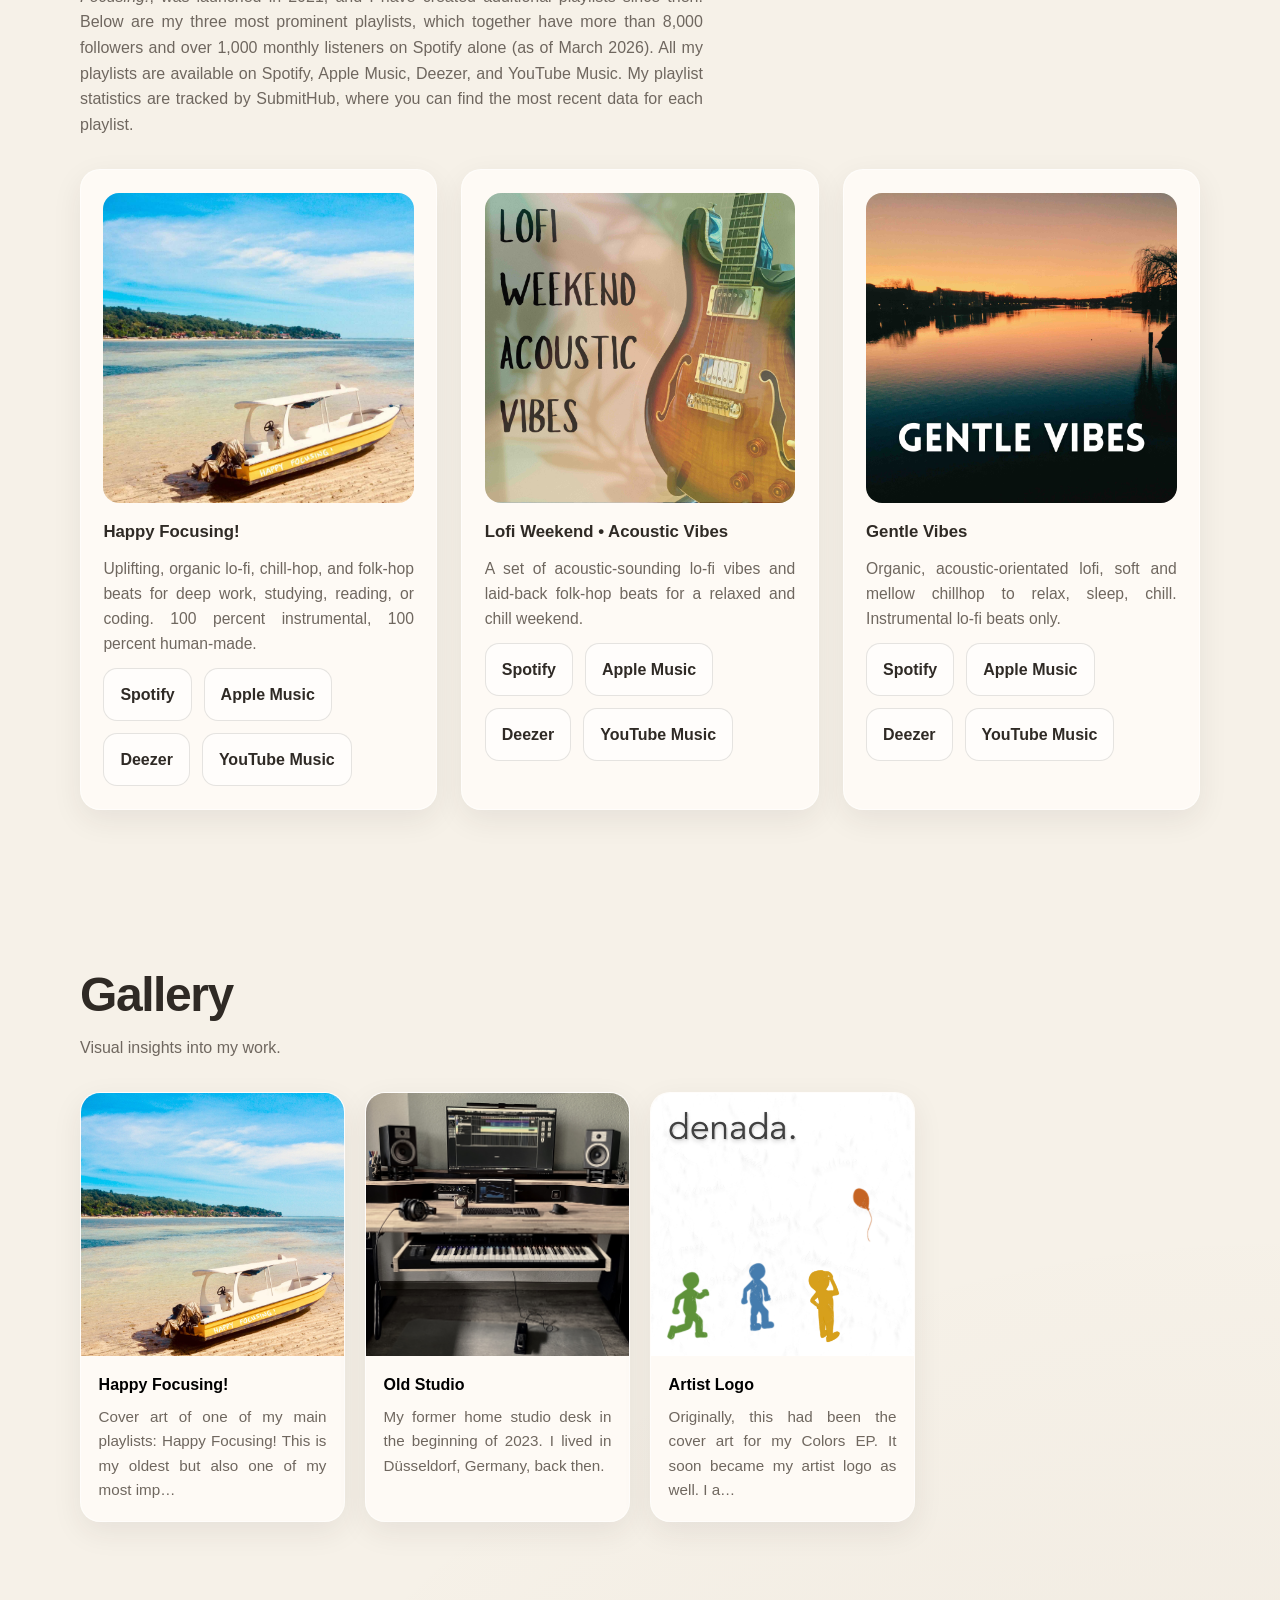
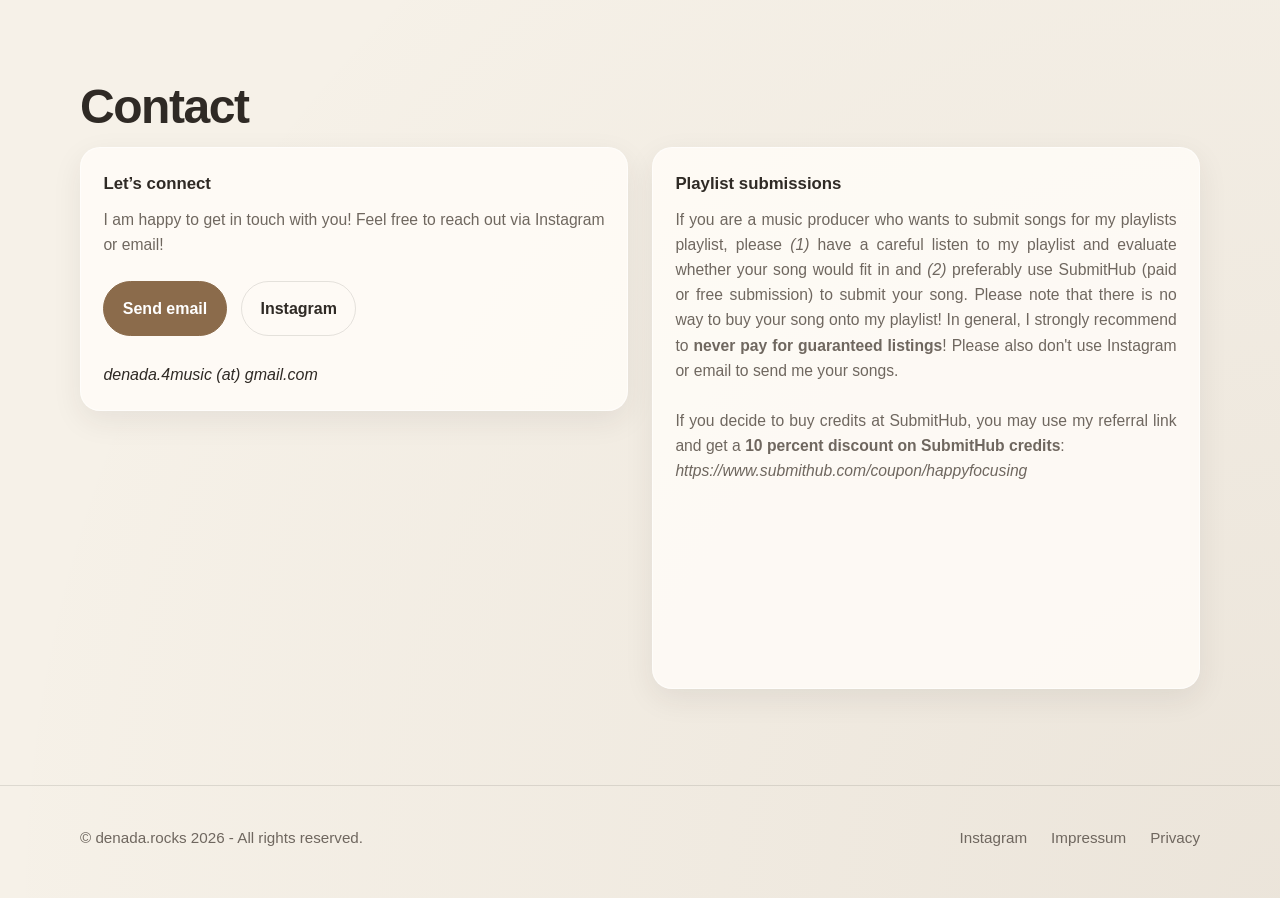
==== commit 03de0d7e: "Update index.html" ====
--- a/index.html
+++ b/index.html
@@ -325,7 +325,7 @@
     </div>
   </div>
 
-  <script src="gallery-data.js"></script>
+  <script src="gallery.js"></script>
   <script>
     const visibleGalleryCount = 4;
     const galleryGrid = document.getElementById("galleryGrid");
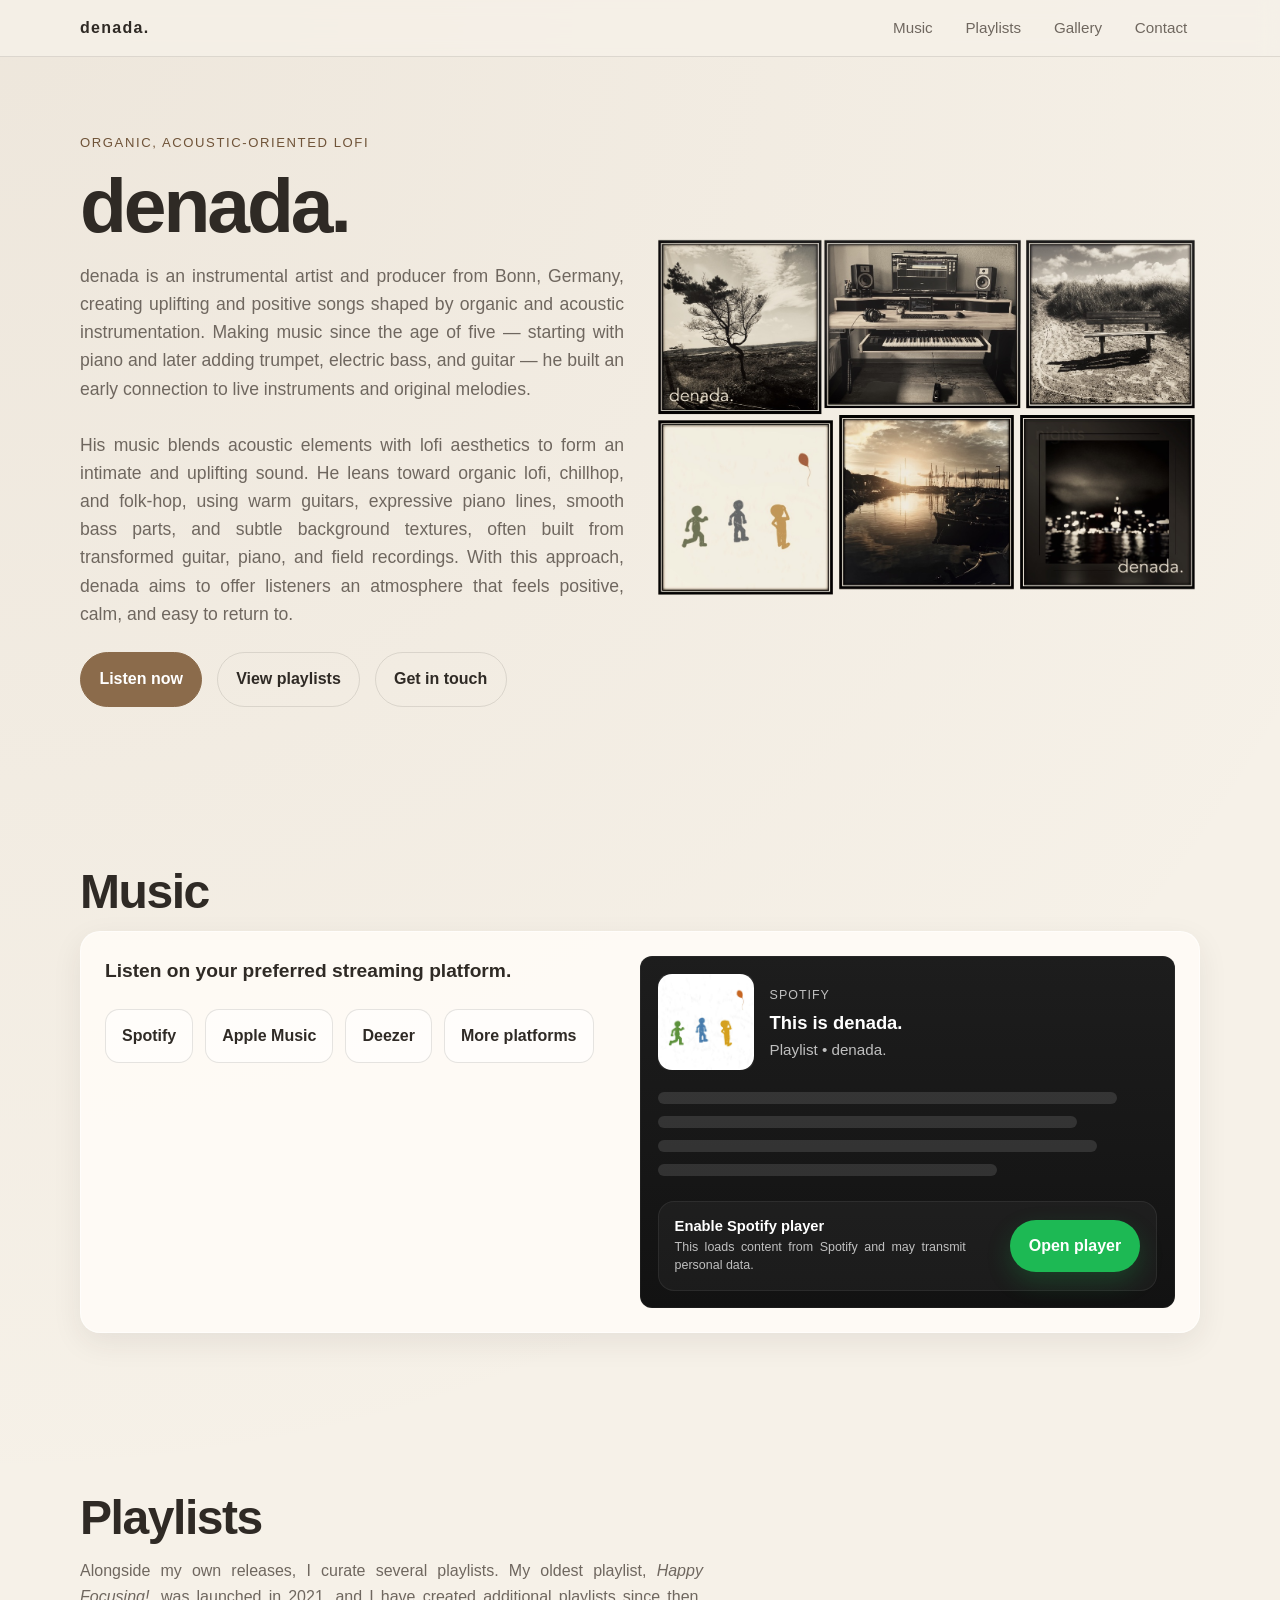
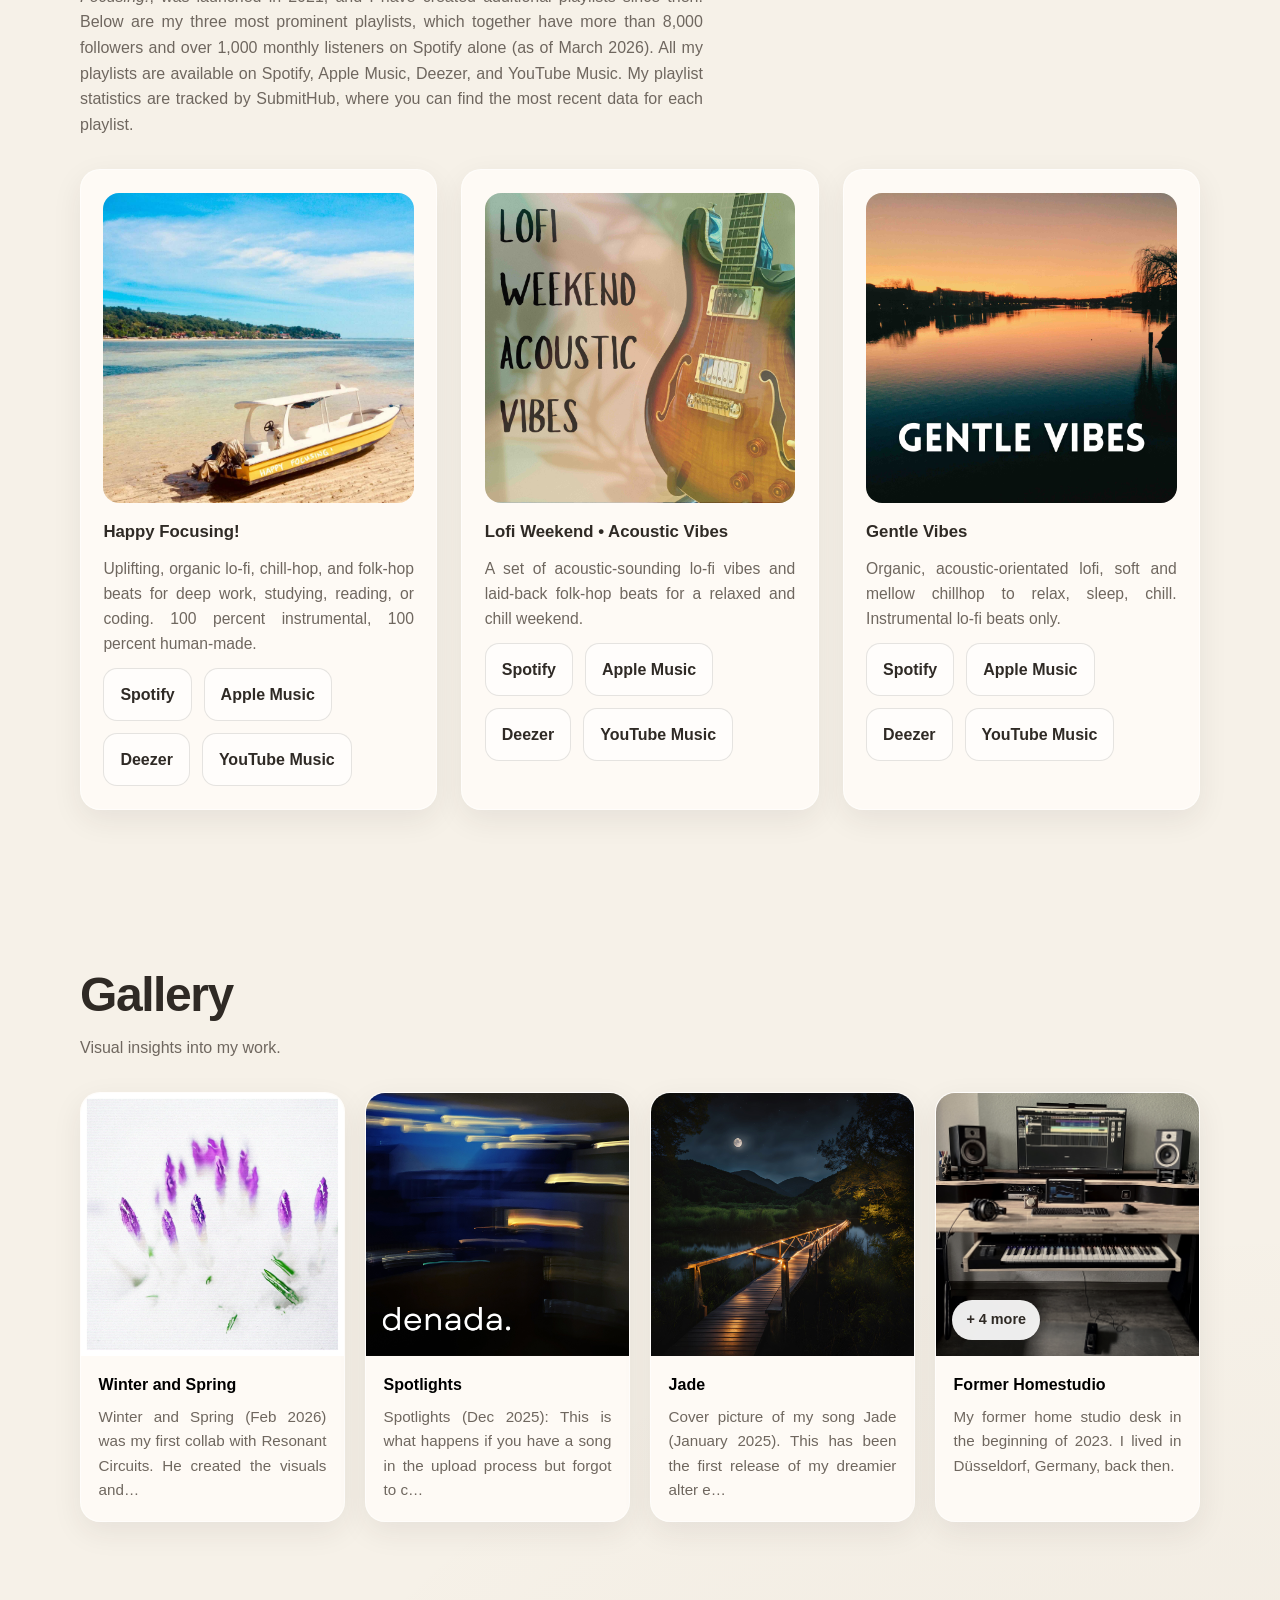
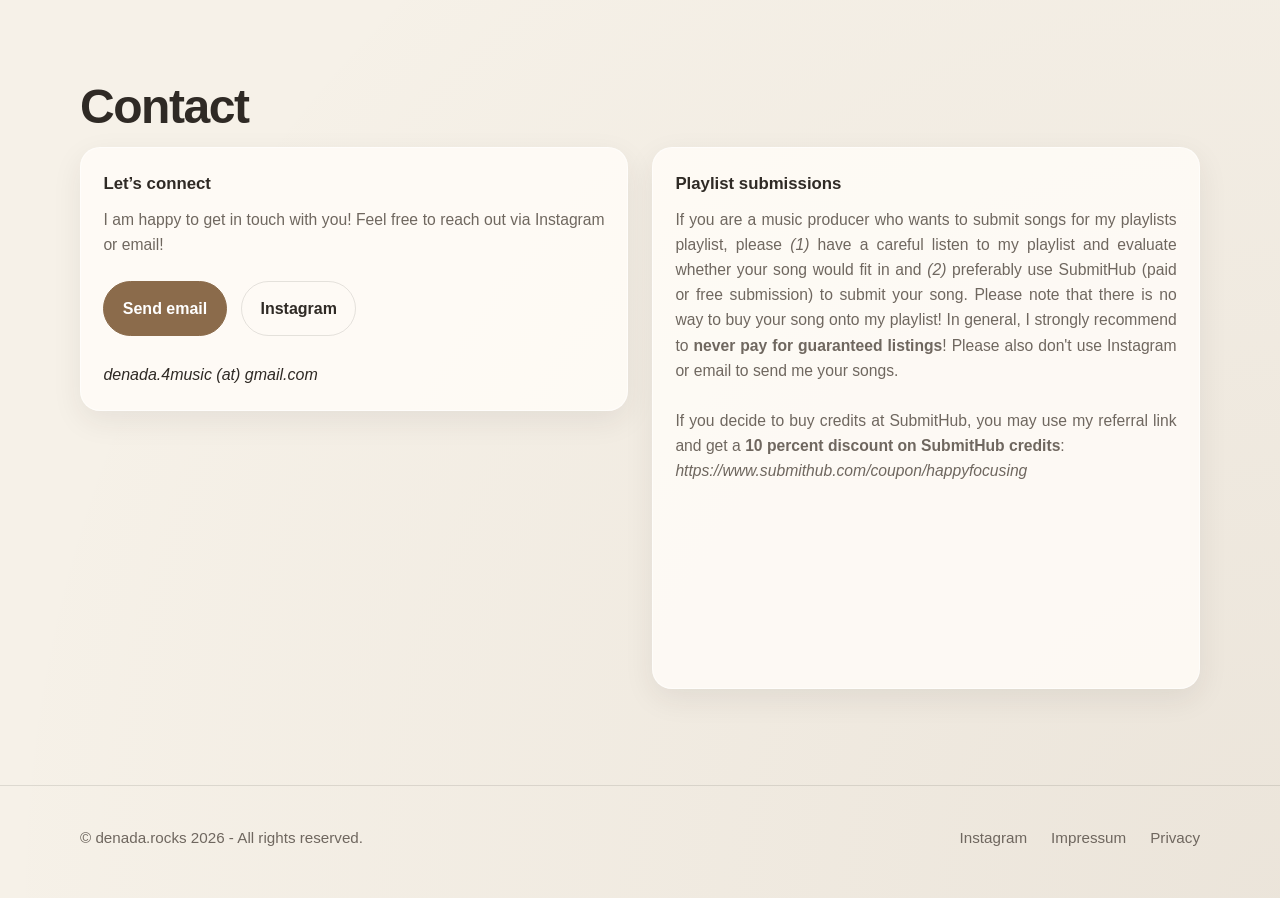
==== commit 599a94d7: "Update index.html" ====
--- a/index.html
+++ b/index.html
@@ -71,7 +71,7 @@
 
           <div class="button-row">
             <a class="btn btn-primary" href="#music">Listen now</a>
-            <a class="btn" href="#gallery">View gallery</a>
+            <a class="btn" href="#playlists">View playlists</a>
             <a class="btn" href="#contact">Get in touch</a>
           </div>
         </div>
@@ -259,7 +259,7 @@
 
     <div class="button-row">
             <a class="btn btn-primary" href="mailto:denada.4music@gmail.com?subject=Message%20from%20denada.rocks">Send email</a>
-            <a class="btn" href="https://www.instagram.com/denada.rocks">Instagram</a>
+            <a class="btn" href="https://www.instagram.com/denada.rocks" target="_blank" rel="noopener noreferrer">Instagram</a>
           </div>
     </br><i>denada.4music (at) gmail.com</i>
   </div>
@@ -405,19 +405,17 @@
     }
 
     function renderGalleryItem(index) {
-      const item = galleryItems[index];
-      currentIndex = index;
-
-      const previewCaption = getPreviewText(item.description, 100);
-
-      modal.classList.add("is-loading");
-      modalImage.src = item.image;
-      modalImage.alt = item.alt;
-      modalTitle.textContent = item.title || "";
-      modalCaption.textContent = previewCaption;
-      modalCounter.textContent = `${index + 1} / ${galleryItems.length}`;
-      modalDescription.innerHTML = `<p>${escapeHtml(item.description || "")}</p>`;
-    }
+  const item = galleryItems[index];
+  currentIndex = index;
+
+  modal.classList.add("is-loading");
+  modalImage.src = item.image;
+  modalImage.alt = item.alt;
+  modalTitle.textContent = item.title || "";
+  modalCaption.textContent = "";
+  modalCounter.textContent = `${index + 1} / ${galleryItems.length}`;
+  modalDescription.innerHTML = `<p>${escapeHtml(item.description || "")}</p>`;
+}
 
     function openGallery(index) {
       renderGalleryItem(index);
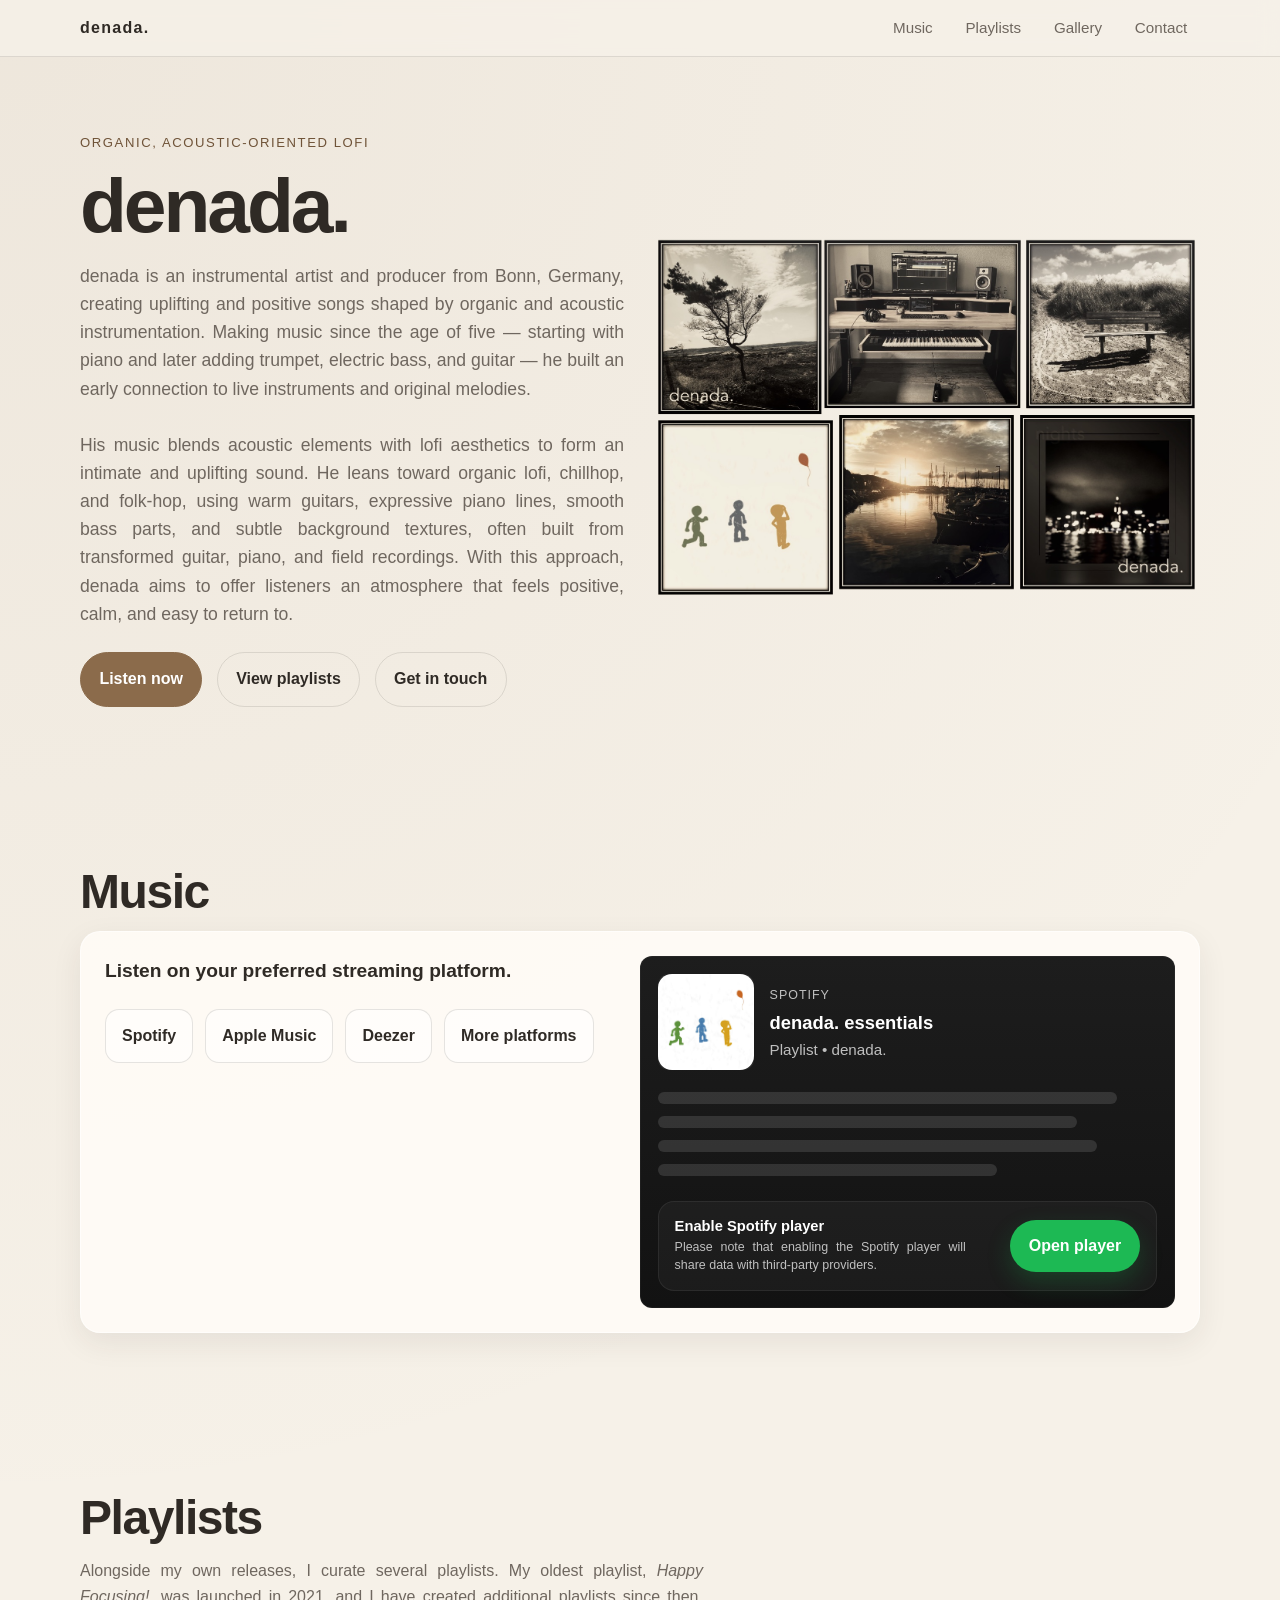
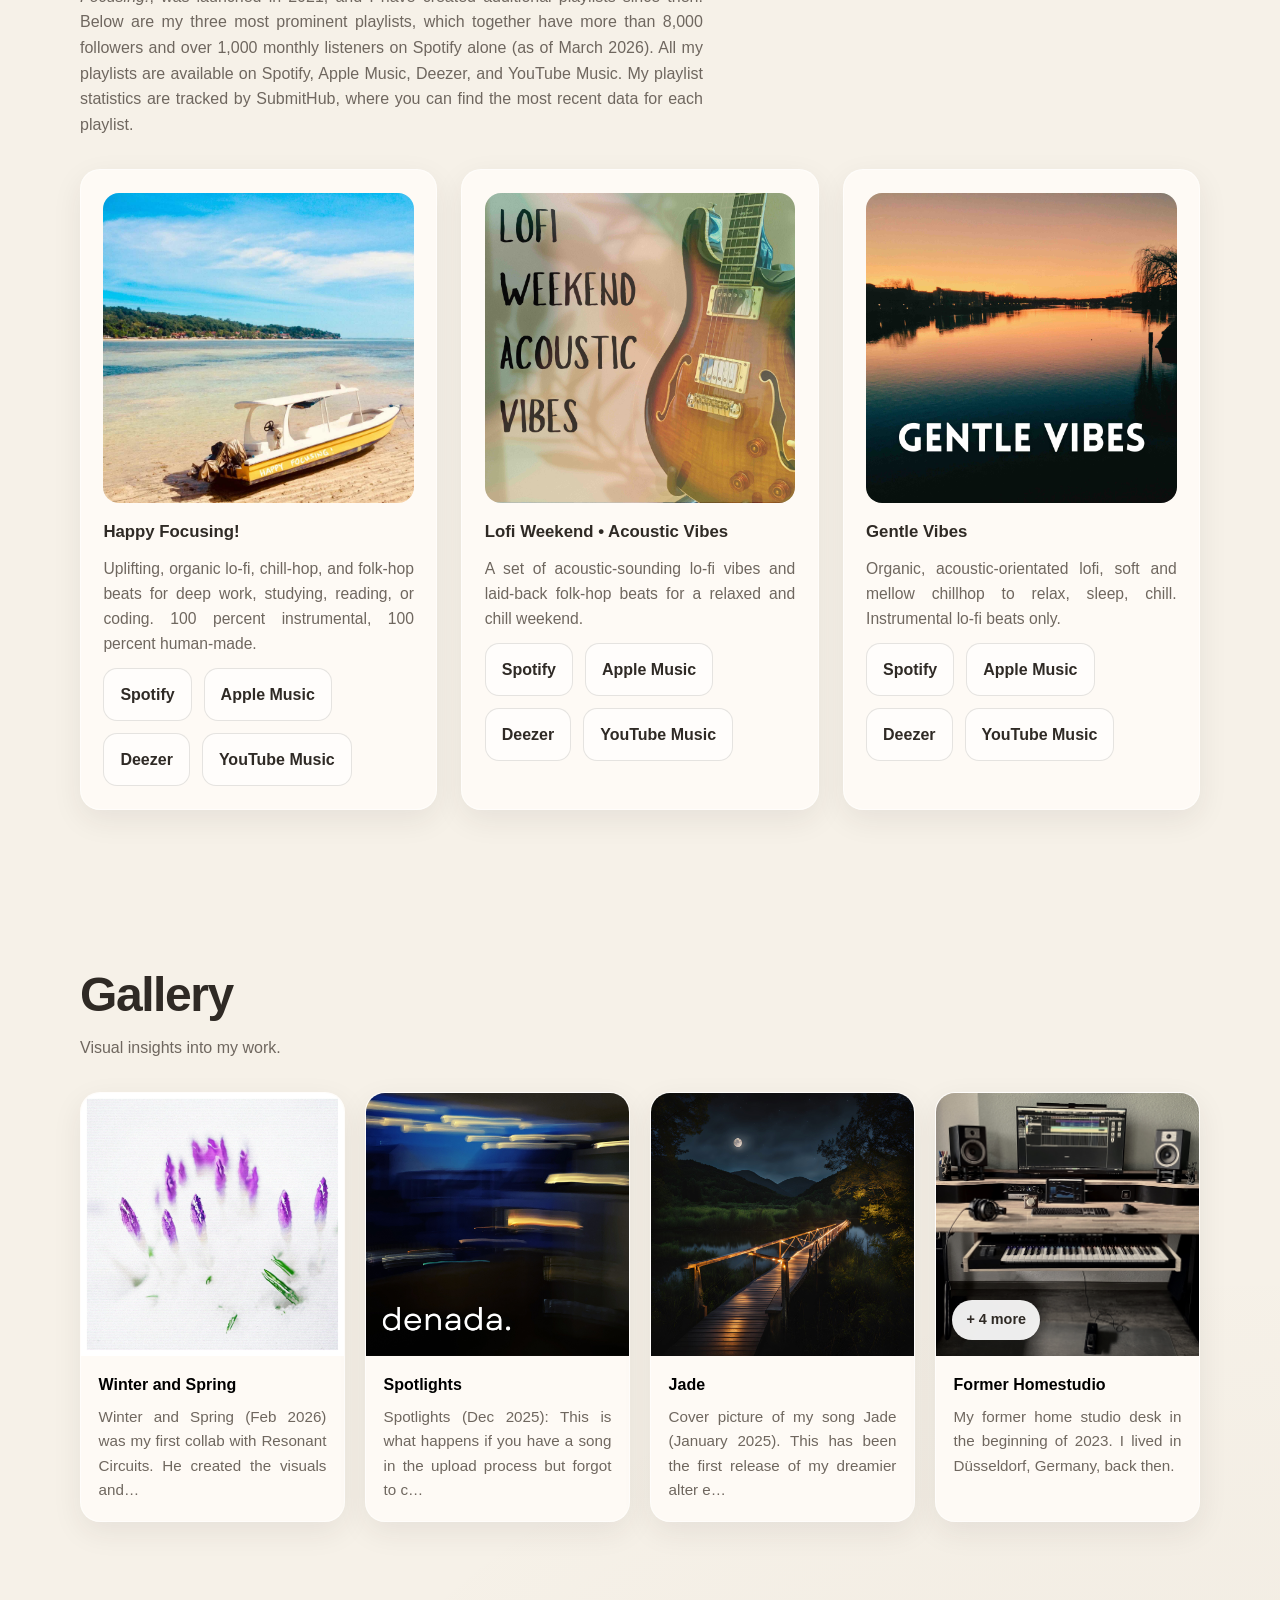
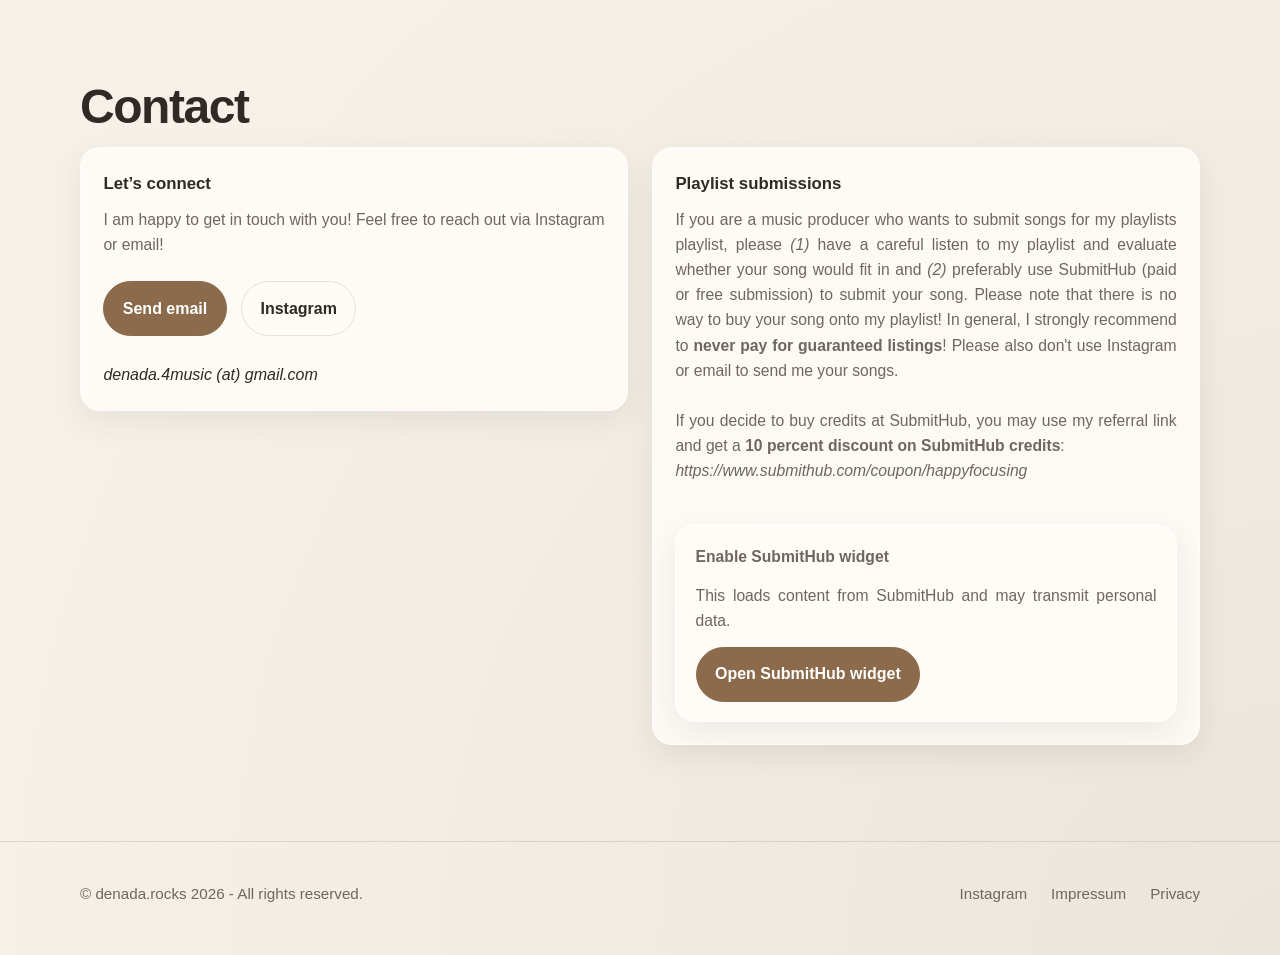
==== commit 0c2282ba: "updated impressum and spotify player" ====
--- a/index.html
+++ b/index.html
@@ -114,12 +114,12 @@
               <div class="spotify-placeholder" id="spotify-consent-box" tabindex="0" aria-label="Spotify player consent box">
                 <div class="spotify-placeholder-top">
                   <div class="spotify-cover">
-                    <img src="media/This_is_denada_Cover_small.jpg" alt="This is denada playlist cover">
+                    <img src="media/This_is_denada_Cover_small.jpg" alt="denada. essentials playlist cover">
                   </div>
 
                   <div class="spotify-meta">
                     <span class="spotify-label">Spotify</span>
-                    <h4>This is denada.</h4>
+                    <h4>denada. essentials</h4>
                     <p>Playlist • denada.</p>
                   </div>
                 </div>
@@ -135,7 +135,7 @@
                   <div class="spotify-consent-copy">
                     <p class="spotify-consent-title">Enable Spotify player</p>
                     <p class="spotify-consent-text">
-                      This loads content from Spotify and may transmit personal data.
+                      Please note that enabling the Spotify player will share data with third-party providers.
                     </p>
                   </div>
 
@@ -275,7 +275,15 @@
      </br> </br>
       
     </p>
-    <iframe src="https://www.submithub.com/widget.html?color=FFFFFF&background=beae90&size=24px&text=Submit via SubmitHub&blog=denada-rocks&stats=true" frameborder="0" scrolling="no" width="100%" height="150px"></iframe>
+    <div class="submit-consent card" id="submitHubConsentBox" tabindex="0" aria-label="SubmitHub widget consent box">
+      <p class="submit-consent-title">Enable SubmitHub widget</p>
+      <p class="contact-note submit-consent-text">
+        This loads content from SubmitHub and may transmit personal data.
+      </p>
+      <button class="btn btn-primary submit-consent-button" id="loadSubmitHubButton" type="button">
+        Open SubmitHub widget
+      </button>
+    </div>
   </div>
 </div>
       </div>
@@ -489,6 +497,8 @@
 
     const spotifyButton = document.getElementById("loadSpotifyButton");
     const spotifyBox = document.getElementById("spotify-consent-box");
+    const submitHubButton = document.getElementById("loadSubmitHubButton");
+    const submitHubBox = document.getElementById("submitHubConsentBox");
 
     if (spotifyButton && spotifyBox) {
       const loadSpotify = () => {
@@ -517,6 +527,31 @@
         }
       });
     }
+
+    if (submitHubButton && submitHubBox) {
+      const loadSubmitHub = () => {
+        submitHubBox.outerHTML = `
+          <iframe
+            src="https://www.submithub.com/widget.html?color=FFFFFF&background=beae90&size=24px&text=Submit via SubmitHub&blog=denada-rocks&stats=true"
+            frameborder="0"
+            scrolling="no"
+            width="100%"
+            height="150"
+            loading="lazy"
+            title="SubmitHub widget"
+          ></iframe>
+        `;
+      };
+
+      submitHubButton.addEventListener("click", loadSubmitHub);
+
+      submitHubBox.addEventListener("keydown", (event) => {
+        if (event.key === "Enter" || event.key === " ") {
+          event.preventDefault();
+          loadSubmitHub();
+        }
+      });
+    }
   </script>
 </body>
 </html>
--- a/styles.css
+++ b/styles.css
@@ -463,6 +463,29 @@
   margin-top: 0.4rem;
 }
 
+.submit-consent {
+  margin-top: 1rem;
+  padding: 1.2rem;
+  display: flex;
+  flex-direction: column;
+  gap: 0.85rem;
+}
+
+.submit-consent-title,
+.submit-consent-text {
+  margin: 0;
+}
+
+.submit-consent-title {
+  font-size: 1rem;
+  font-weight: 700;
+}
+
+.submit-consent-button {
+  align-self: flex-start;
+  cursor: pointer;
+}
+
 footer {
   padding: 2.5rem 0 3rem;
   border-top: 1px solid var(--line);
@@ -917,6 +940,11 @@
 
   .dropdown-menu {
     min-width: unset;
+  }
+
+  .submit-consent-button {
+    width: 100%;
+    align-self: stretch;
   }
 
   .gallery-grid {
@@ -971,4 +999,3 @@
   text-align: justify;
 }
 
-
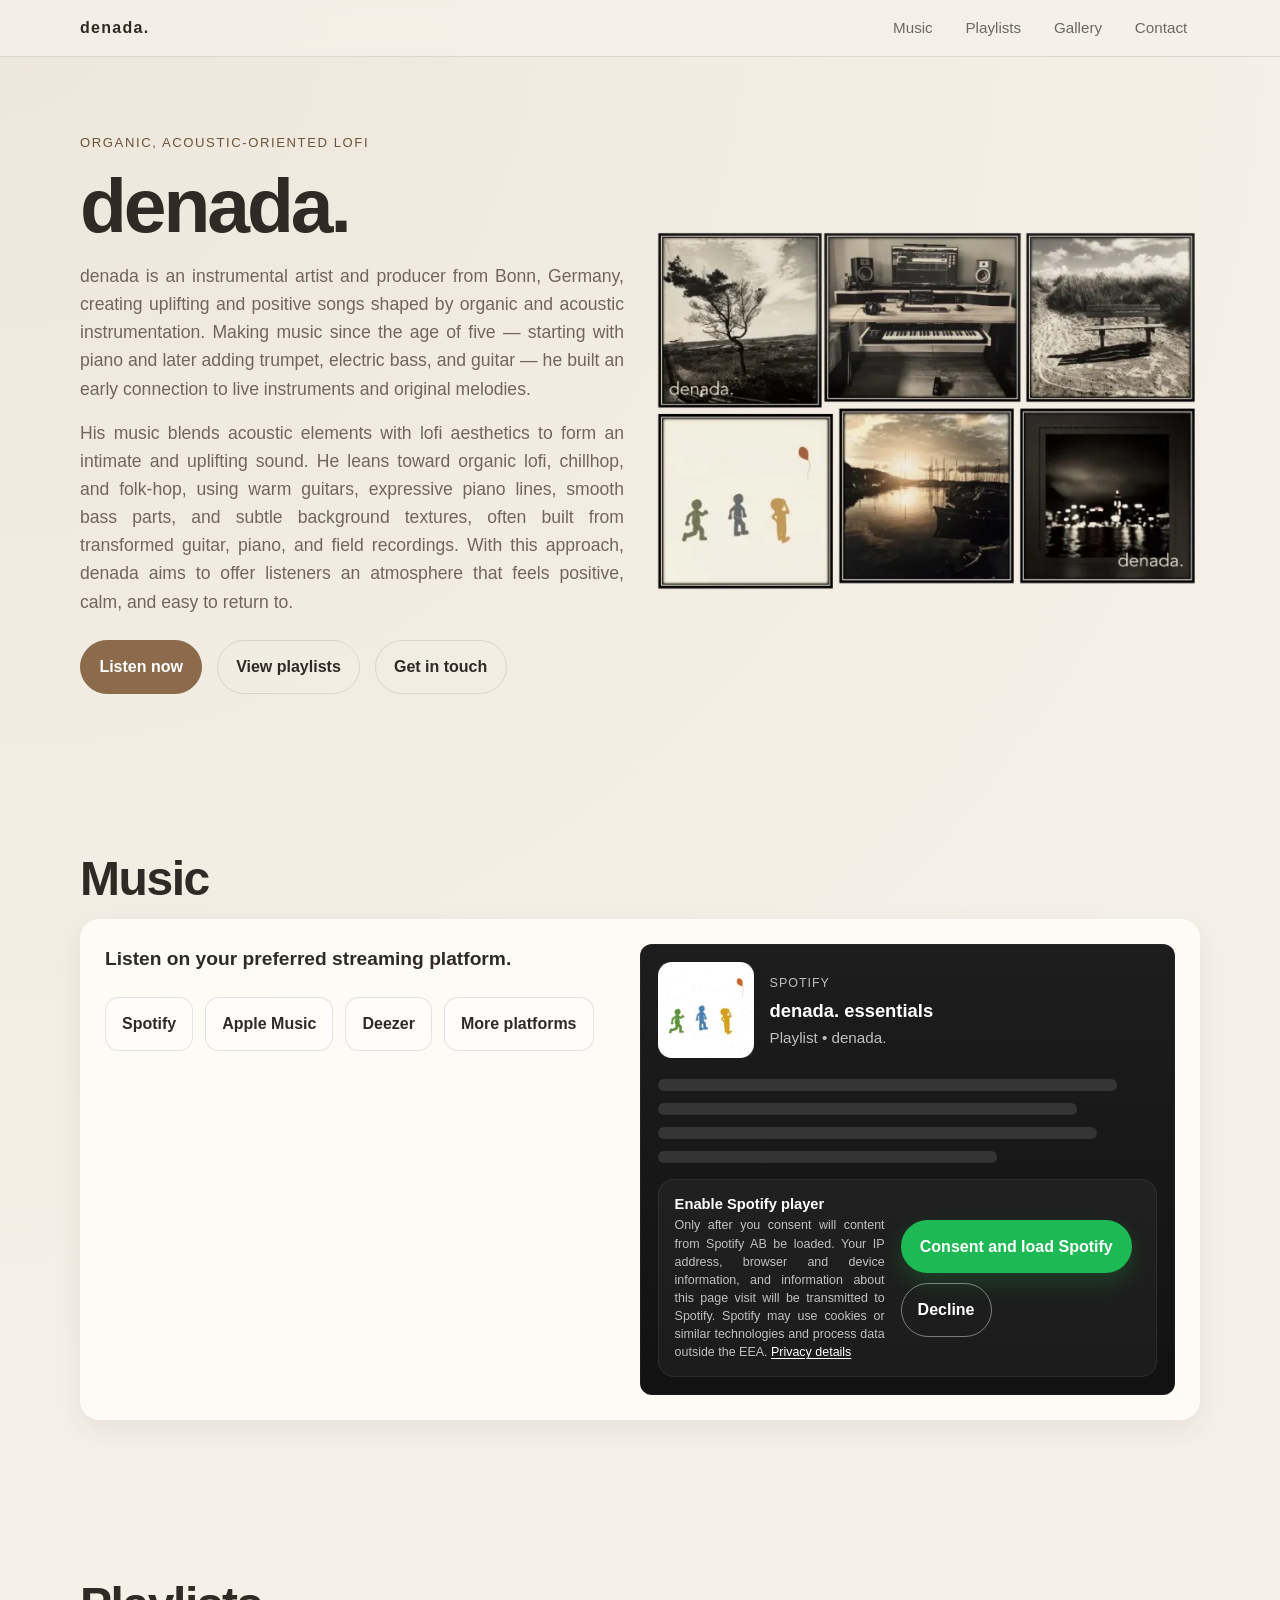
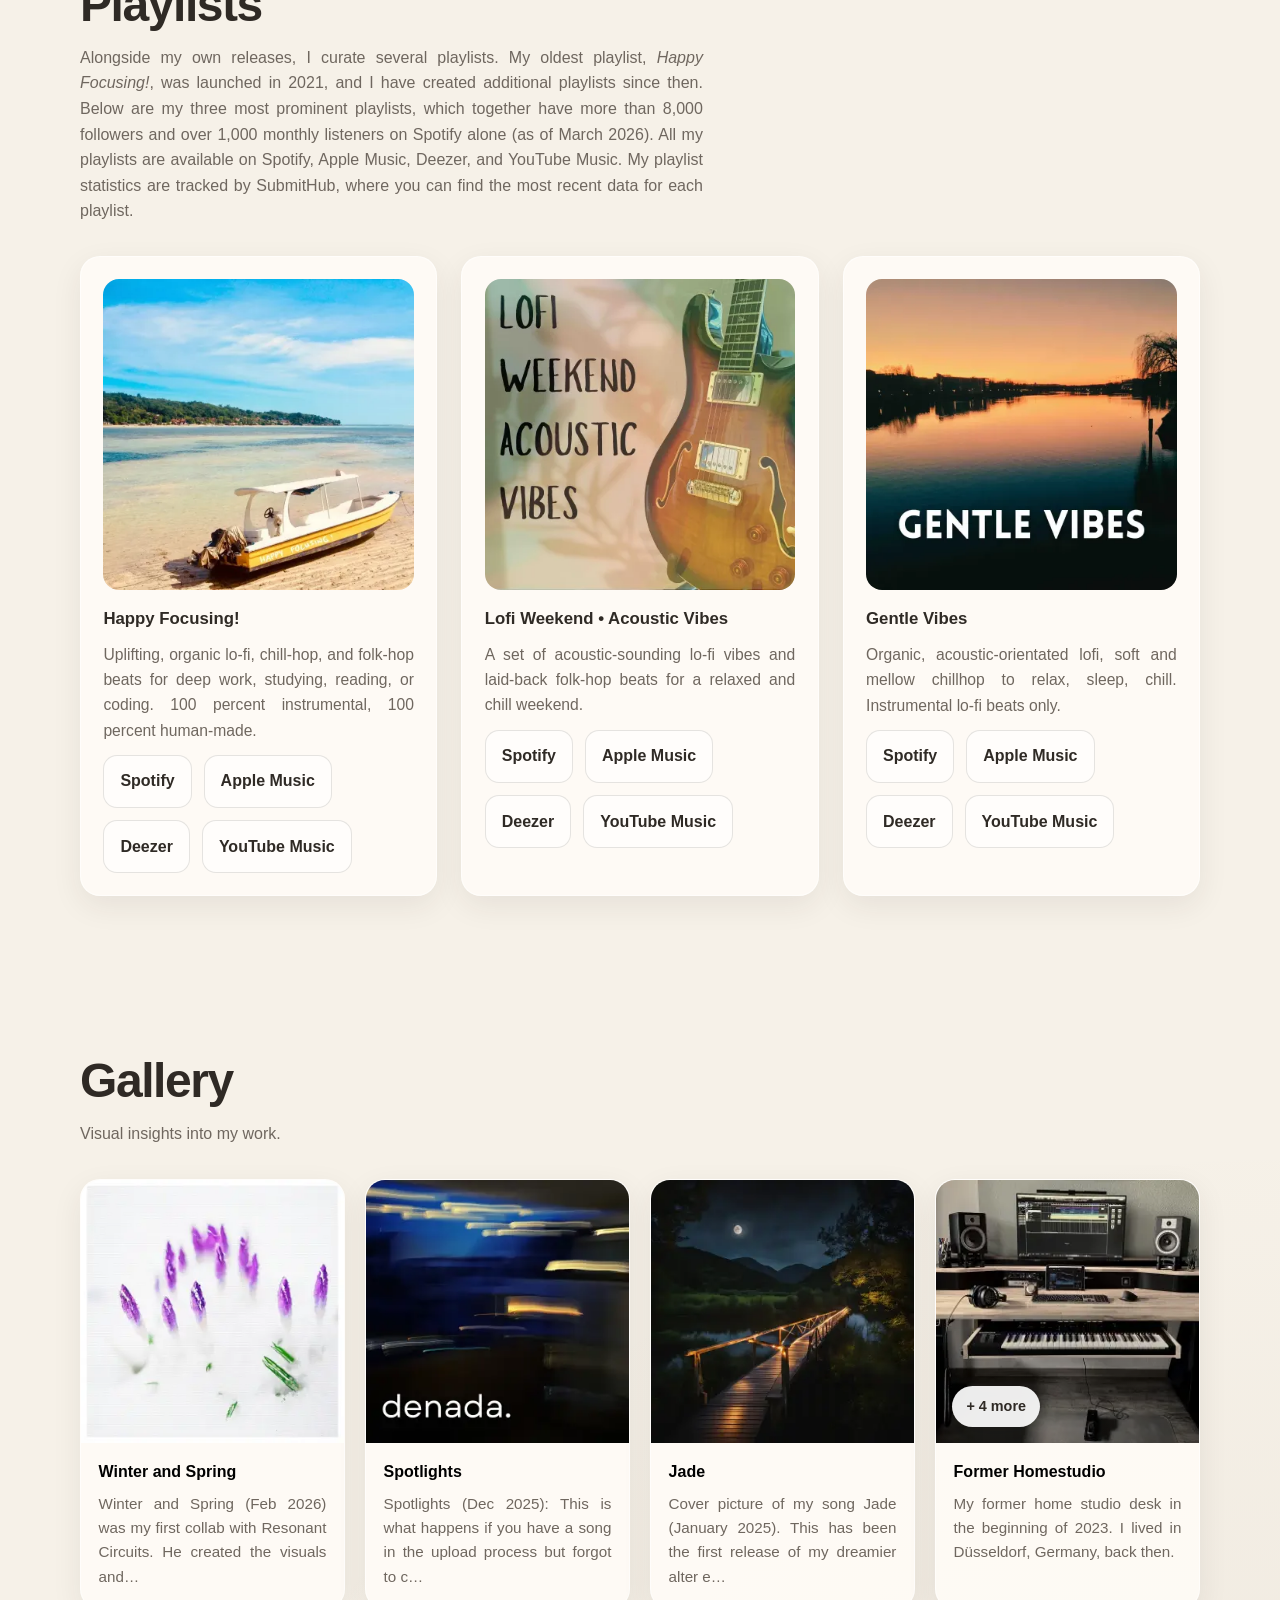
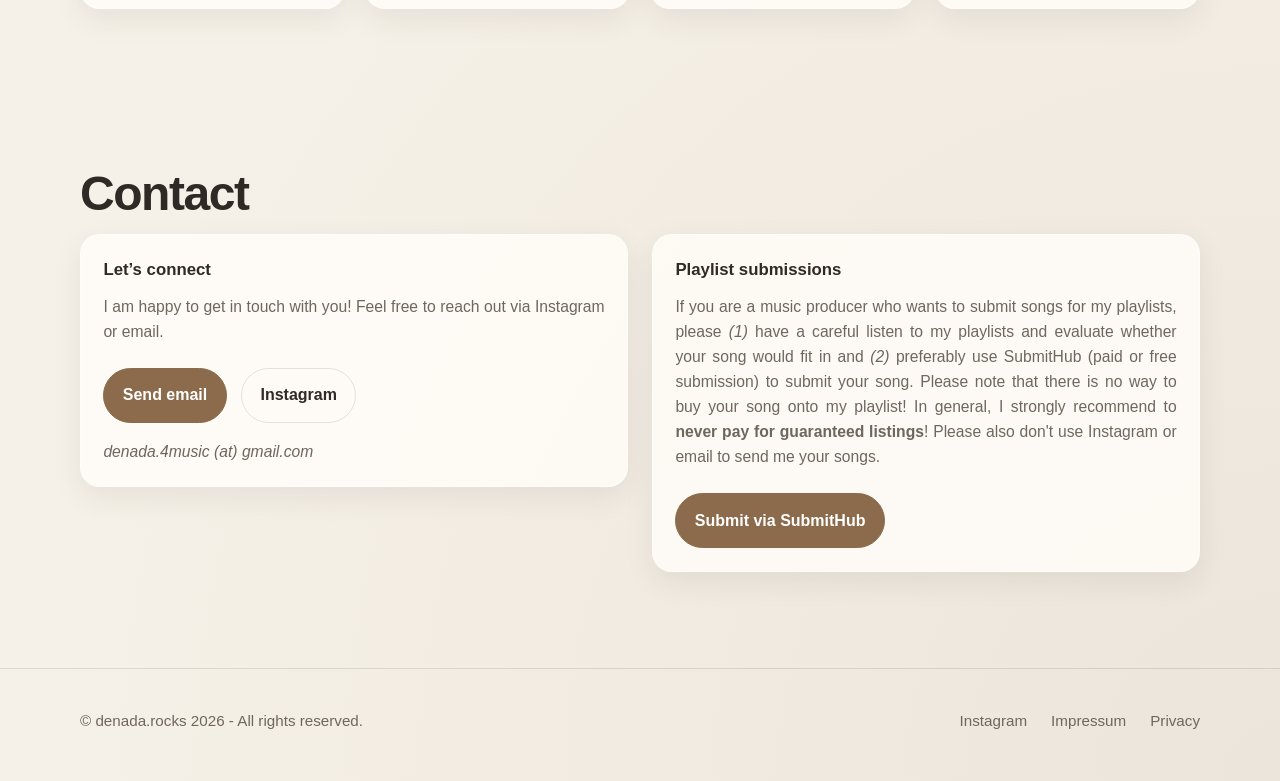
==== commit fba1e816: "fixes, impressum, media compression" ====
--- a/index.html
+++ b/index.html
@@ -4,38 +4,24 @@
   <meta charset="UTF-8" />
   <meta name="viewport" content="width=device-width, initial-scale=1.0" />
   <title>denada. | Acoustic Lofi Folkhop</title>
+  <meta name="description" content="Organic, acoustic-oriented lofi and folk-hop by denada., an instrumental artist and producer from Bonn, Germany." />
+  <meta name="theme-color" content="#f6f1e8" />
+  <link rel="canonical" href="https://denada.rocks/" />
+  <link rel="icon" href="media/favicon.png" type="image/png" />
+  <meta property="og:type" content="website" />
+  <meta property="og:site_name" content="denada." />
+  <meta property="og:title" content="denada. | Acoustic Lofi Folkhop" />
+  <meta property="og:description" content="Organic, acoustic-oriented lofi and folk-hop by denada., an instrumental artist and producer from Bonn, Germany." />
+  <meta property="og:url" content="https://denada.rocks/" />
+  <meta property="og:image" content="https://denada.rocks/media/og-denada.jpg" />
+  <meta property="og:image:width" content="1200" />
+  <meta property="og:image:height" content="630" />
+  <meta property="og:image:alt" content="A collage of denada. studio and nature photography" />
+  <meta name="twitter:card" content="summary_large_image" />
+  <meta name="twitter:title" content="denada. | Acoustic Lofi Folkhop" />
+  <meta name="twitter:description" content="Organic, acoustic-oriented lofi and folk-hop by denada." />
+  <meta name="twitter:image" content="https://denada.rocks/media/og-denada.jpg" />
   <link rel="stylesheet" href="styles.css" />
-  <style>
-    .gallery-more-indicator {
-      position: absolute;
-      inset: 0;
-      display: flex;
-      align-items: flex-end;
-      justify-content: flex-start;
-      padding: 1rem;
-      pointer-events: none;
-      background: linear-gradient(to top, rgba(0, 0, 0, 0.38), rgba(0, 0, 0, 0.04) 45%, transparent 70%);
-    }
-
-    .gallery-more-badge {
-      display: inline-flex;
-      align-items: center;
-      justify-content: center;
-      min-height: 38px;
-      padding: 0.55rem 0.9rem;
-      border-radius: 999px;
-      background: rgba(255, 255, 255, 0.92);
-      color: #2f2a25;
-      font-size: 0.9rem;
-      font-weight: 700;
-      box-shadow: 0 10px 24px rgba(0, 0, 0, 0.12);
-      backdrop-filter: blur(6px);
-    }
-
-    .gallery-thumb-wrap {
-      position: relative;
-    }
-  </style>
 </head>
 <body>
   <header class="site-header">
@@ -56,18 +42,23 @@
         <div>
           <span class="eyebrow">Organic, acoustic-oriented lofi</span>
           <h1>denada.</h1>
-          <p class="lead">
-            denada is an instrumental artist and producer from Bonn, Germany, 
-            creating uplifting and positive songs shaped by organic and acoustic instrumentation. 
-            Making music since the age of five — starting with piano and later adding trumpet, 
-            electric bass, and guitar — he built an early connection to live instruments 
-            and original melodies. </br> </br> His music blends acoustic elements with lofi aesthetics to form 
-            an intimate and uplifting sound. He leans toward organic lofi, chillhop, and folk-hop, 
-            using warm guitars, expressive piano lines, smooth bass parts, and subtle background textures, 
-            often built from transformed guitar, piano, and field recordings. 
-            With this approach, denada aims to offer listeners an atmosphere that feels positive, 
-            calm, and easy to return to. 
-          </p>
+          <div class="lead">
+            <p>
+              denada is an instrumental artist and producer from Bonn, Germany,
+              creating uplifting and positive songs shaped by organic and acoustic instrumentation.
+              Making music since the age of five — starting with piano and later adding trumpet,
+              electric bass, and guitar — he built an early connection to live instruments
+              and original melodies.
+            </p>
+            <p>
+              His music blends acoustic elements with lofi aesthetics to form
+              an intimate and uplifting sound. He leans toward organic lofi, chillhop, and folk-hop,
+              using warm guitars, expressive piano lines, smooth bass parts, and subtle background textures,
+              often built from transformed guitar, piano, and field recordings.
+              With this approach, denada aims to offer listeners an atmosphere that feels positive,
+              calm, and easy to return to.
+            </p>
+          </div>
 
           <div class="button-row">
             <a class="btn btn-primary" href="#music">Listen now</a>
@@ -78,8 +69,14 @@
 
         <div class="hero-card">
           <img
-            src="media/Slide1_lumi2.png"
-            alt="studio setups and some cover images in a framework."
+            src="media/Slide1_lumi2.webp"
+            srcset="media/Slide1_lumi2-640.webp 640w, media/Slide1_lumi2.webp 1200w"
+            sizes="(max-width: 920px) calc(100vw - 2rem), 560px"
+            width="1200"
+            height="791"
+            fetchpriority="high"
+            decoding="async"
+            alt="A collage of denada. studio setups, nature photography, and cover artwork"
           />
         </div>
       </div>
@@ -111,10 +108,10 @@
             </div>
 
             <div class="media-panel spotify-panel">
-              <div class="spotify-placeholder" id="spotify-consent-box" tabindex="0" aria-label="Spotify player consent box">
+              <div class="spotify-placeholder" id="spotify-consent-box" aria-live="polite">
                 <div class="spotify-placeholder-top">
                   <div class="spotify-cover">
-                    <img src="media/This_is_denada_Cover_small.jpg" alt="denada. essentials playlist cover">
+                    <img src="media/This_is_denada_Cover_small.webp" srcset="media/This_is_denada_Cover_small-256.webp 256w, media/This_is_denada_Cover_small.webp 512w" sizes="96px" width="512" height="512" loading="lazy" decoding="async" alt="denada. essentials playlist cover">
                   </div>
 
                   <div class="spotify-meta">
@@ -135,13 +132,22 @@
                   <div class="spotify-consent-copy">
                     <p class="spotify-consent-title">Enable Spotify player</p>
                     <p class="spotify-consent-text">
-                      Please note that enabling the Spotify player will share data with third-party providers.
+                      Only after you consent will content from Spotify AB be loaded. Your IP address,
+                      browser and device information, and information about this page visit will be
+                      transmitted to Spotify. Spotify may use cookies or similar technologies and
+                      process data outside the EEA.
+                      <a href="impressum.html#spotify-embed">Privacy details</a>
                     </p>
                   </div>
 
-                  <button class="spotify-load-btn" id="loadSpotifyButton" type="button">
-                    Open player
-                  </button>
+                  <div class="consent-actions">
+                    <button class="spotify-load-btn" type="button" data-embed-action="accept">
+                      Consent and load Spotify
+                    </button>
+                    <button class="consent-decline-btn consent-decline-btn-dark" type="button" data-embed-action="decline">
+                      Decline
+                    </button>
+                  </div>
                 </div>
               </div>
             </div>
@@ -165,7 +171,13 @@
           <article class="card playlist-card">
             <div class="playlist-media">
               <img
-                src="media/Happy_focusing_small.jpg"
+                src="media/Happy_focusing_small.webp"
+                srcset="media/Happy_focusing_small-400.webp 400w, media/Happy_focusing_small.webp 800w"
+                sizes="(max-width: 920px) calc(100vw - 4.8rem), (max-width: 1100px) calc(50vw - 3rem), 350px"
+                width="800"
+                height="800"
+                loading="lazy"
+                decoding="async"
                 alt="Happy focusing playlist cover"
               />
             </div>
@@ -189,7 +201,13 @@
           <article class="card playlist-card">
             <div class="playlist-media">
               <img
-                src="media/Lofi_weekend_small.jpeg"
+                src="media/Lofi_weekend_small.webp"
+                srcset="media/Lofi_weekend_small-400.webp 400w, media/Lofi_weekend_small.webp 800w"
+                sizes="(max-width: 920px) calc(100vw - 4.8rem), (max-width: 1100px) calc(50vw - 3rem), 350px"
+                width="800"
+                height="800"
+                loading="lazy"
+                decoding="async"
                 alt="Lofi Weekend • acoustic vibes playlist cover"
               />
             </div>
@@ -211,7 +229,13 @@
           <article class="card playlist-card">
             <div class="playlist-media">
               <img
-                src="media/Gentle_vibes_small.jpeg"
+                src="media/Gentle_vibes_small.webp"
+                srcset="media/Gentle_vibes_small-400.webp 400w, media/Gentle_vibes_small.webp 800w"
+                sizes="(max-width: 920px) calc(100vw - 4.8rem), (max-width: 1100px) calc(50vw - 3rem), 350px"
+                width="800"
+                height="800"
+                loading="lazy"
+                decoding="async"
                 alt="Gentle Vibes playlist cover"
               />
             </div>
@@ -253,36 +277,27 @@
   <div class="card">
     <h3>Let’s connect</h3>
     <p>
-I am happy to get in touch with you! Feel free to reach out via 
-<a href="https://instagram.com/denada.rocks" target="_blank" rel="noopener noreferrer">Instagram</a> or email! </br>
-</p>
+      I am happy to get in touch with you! Feel free to reach out via
+      <a href="https://instagram.com/denada.rocks" target="_blank" rel="noopener noreferrer">Instagram</a> or email.
+    </p>
 
     <div class="button-row">
-            <a class="btn btn-primary" href="mailto:denada.4music@gmail.com?subject=Message%20from%20denada.rocks">Send email</a>
-            <a class="btn" href="https://www.instagram.com/denada.rocks" target="_blank" rel="noopener noreferrer">Instagram</a>
-          </div>
-    </br><i>denada.4music (at) gmail.com</i>
+      <a class="btn btn-primary" href="mailto:denada.4music@gmail.com?subject=Message%20from%20denada.rocks">Send email</a>
+      <a class="btn" href="https://www.instagram.com/denada.rocks" target="_blank" rel="noopener noreferrer">Instagram</a>
+    </div>
+    <p class="email-display"><i>denada.4music (at) gmail.com</i></p>
   </div>
 
   <div class="card">
     <h3>Playlist submissions</h3>
     <p class="contact-note">
-      If you are a music producer who wants to submit songs for my playlists playlist, please <i>(1)</i> have a careful listen to my playlist and evaluate whether your song would fit in and <i>(2)</i> preferably use SubmitHub (paid or free submission) to submit your song.
+      If you are a music producer who wants to submit songs for my playlists, please <i>(1)</i> have a careful listen to my playlists and evaluate whether your song would fit in and <i>(2)</i> preferably use SubmitHub (paid or free submission) to submit your song.
       Please note that there is no way to buy your song onto my playlist! In general, I strongly recommend to <b>never pay for guaranteed listings</b>! Please also don't use Instagram or email to send me your songs.
-      </br> </br>
-    If you decide to buy credits at SubmitHub, you may use my referral link and <a href="https://www.submithub.com/coupon/happyfocusing" target="_blank" rel="noopener noreferrer">get a <b>10 percent discount on SubmitHub credits</b>: <br>
-    <i>https://www.submithub.com/coupon/happyfocusing</i></a>
-     </br> </br>
-      
     </p>
-    <div class="submit-consent card" id="submitHubConsentBox" tabindex="0" aria-label="SubmitHub widget consent box">
-      <p class="submit-consent-title">Enable SubmitHub widget</p>
-      <p class="contact-note submit-consent-text">
-        This loads content from SubmitHub and may transmit personal data.
-      </p>
-      <button class="btn btn-primary submit-consent-button" id="loadSubmitHubButton" type="button">
-        Open SubmitHub widget
-      </button>
+    <div class="button-row">
+      <a class="btn btn-primary" href="https://www.submithub.com/playlister/denada-rocks" target="_blank" rel="noopener noreferrer">
+        Submit via SubmitHub
+      </a>
     </div>
   </div>
 </div>
@@ -294,14 +309,12 @@
     <div class="container footer-grid">
       <div class="footer-copy">© denada.rocks 2026 - All rights reserved.</div>
       <a class="footer-link" href="https://instagram.com/denada.rocks" target="_blank" rel="noopener noreferrer">Instagram</a>
-      <a class="footer-link" href="impressum.html">Impressum</a>
-      <a class="footer-link" href="impressum.html">Privacy</a>
+      <a class="footer-link" href="impressum.html#impressum">Impressum</a>
+      <a class="footer-link" href="impressum.html#privacy">Privacy</a>
     </div>
   </footer>
 
-  <div class="gallery-modal" id="galleryModal" aria-hidden="true" role="dialog" aria-modal="true" aria-label="Image viewer">
-    <button class="gallery-overlay-close" type="button" id="galleryOverlayClose" aria-label="Close gallery"></button>
-
+  <div class="gallery-modal" id="galleryModal" aria-hidden="true" role="dialog" aria-modal="true" aria-labelledby="galleryModalTitle" aria-describedby="galleryModalDescription">
     <div class="gallery-modal-panel">
       <div class="gallery-modal-topbar">
         <div class="gallery-counter" id="galleryCounter">1 / 4</div>
@@ -313,7 +326,7 @@
 
         <div class="gallery-modal-center">
           <div class="gallery-modal-image-wrap">
-            <img class="gallery-modal-image" id="galleryModalImage" src="" alt="" />
+            <img class="gallery-modal-image" id="galleryModalImage" alt="" decoding="async" />
           </div>
 
           <div class="gallery-modal-text">
@@ -345,7 +358,6 @@
     const modalDescription = document.getElementById("galleryModalDescription");
     const modalCounter = document.getElementById("galleryCounter");
     const modalClose = document.getElementById("galleryClose");
-    const modalOverlayClose = document.getElementById("galleryOverlayClose");
 
     const prevButtons = [
       document.getElementById("galleryPrev"),
@@ -360,6 +372,13 @@
     let currentIndex = 0;
     let touchStartX = 0;
     let touchEndX = 0;
+    let lastFocusedElement = null;
+
+    const inertPageRegions = [
+      document.querySelector("body > header"),
+      document.querySelector("body > main"),
+      document.querySelector("body > footer")
+    ].filter(Boolean);
 
     function escapeHtml(text) {
       const div = document.createElement("div");
@@ -388,7 +407,13 @@
                 <img
                   class="gallery-thumb"
                   src="${escapeHtml(item.thumb)}"
+                  srcset="${escapeHtml(item.thumbSmall)} 320w, ${escapeHtml(item.thumb)} 640w"
+                  sizes="(max-width: 560px) calc(100vw - 2rem), (max-width: 1100px) calc(50vw - 2.5rem), 265px"
                   alt="${escapeHtml(item.alt)}"
+                  width="640"
+                  height="640"
+                  loading="lazy"
+                  decoding="async"
                 />
                 ${showMoreBadge ? `
                   <div class="gallery-more-indicator" aria-hidden="true">
@@ -413,45 +438,66 @@
     }
 
     function renderGalleryItem(index) {
-  const item = galleryItems[index];
-  currentIndex = index;
-
-  modal.classList.add("is-loading");
-  modalImage.src = item.image;
-  modalImage.alt = item.alt;
-  modalTitle.textContent = item.title || "";
-  modalCaption.textContent = "";
-  modalCounter.textContent = `${index + 1} / ${galleryItems.length}`;
-  modalDescription.innerHTML = `<p>${escapeHtml(item.description || "")}</p>`;
-}
+      const item = galleryItems[index];
+      currentIndex = index;
+
+      modal.classList.add("is-loading");
+      modalImage.src = item.image;
+      modalImage.alt = item.alt;
+      modalTitle.textContent = item.title || "";
+      modalCaption.textContent = "";
+      modalCounter.textContent = `${index + 1} / ${galleryItems.length}`;
+      modalDescription.innerHTML = `<p>${escapeHtml(item.description || "")}</p>`;
+    }
 
     function openGallery(index) {
+      lastFocusedElement = document.activeElement;
       renderGalleryItem(index);
       modal.classList.add("active");
       modal.setAttribute("aria-hidden", "false");
       document.body.classList.add("modal-open");
+      inertPageRegions.forEach((region) => {
+        region.inert = true;
+      });
+      modalClose.focus();
+      preloadAdjacentImages(index);
     }
 
     function closeGallery() {
       modal.classList.remove("active");
       modal.setAttribute("aria-hidden", "true");
       document.body.classList.remove("modal-open");
+      inertPageRegions.forEach((region) => {
+        region.inert = false;
+      });
+      if (lastFocusedElement instanceof HTMLElement) {
+        lastFocusedElement.focus();
+      }
+    }
+
+    function preloadAdjacentImages(index) {
+      const adjacentIndexes = [
+        (index - 1 + galleryItems.length) % galleryItems.length,
+        (index + 1) % galleryItems.length
+      ];
+
+      adjacentIndexes.forEach((adjacentIndex) => {
+        const preloadImage = new Image();
+        preloadImage.src = galleryItems[adjacentIndex].image;
+      });
     }
 
     function showNext() {
       const nextIndex = (currentIndex + 1) % galleryItems.length;
       renderGalleryItem(nextIndex);
+      preloadAdjacentImages(nextIndex);
     }
 
     function showPrev() {
       const prevIndex = (currentIndex - 1 + galleryItems.length) % galleryItems.length;
       renderGalleryItem(prevIndex);
-    }
-
-    galleryItems.forEach((item) => {
-      const preloadImage = new Image();
-      preloadImage.src = item.image;
-    });
+      preloadAdjacentImages(prevIndex);
+    }
 
     modalImage.addEventListener("load", () => {
       modal.classList.remove("is-loading");
@@ -466,7 +512,9 @@
     });
 
     if (modalClose) modalClose.addEventListener("click", closeGallery);
-    if (modalOverlayClose) modalOverlayClose.addEventListener("click", closeGallery);
+    modal.addEventListener("click", (event) => {
+      if (event.target === modal) closeGallery();
+    });
 
     document.addEventListener("keydown", (event) => {
       if (!modal.classList.contains("active")) return;
@@ -474,6 +522,25 @@
       if (event.key === "Escape") closeGallery();
       if (event.key === "ArrowRight") showNext();
       if (event.key === "ArrowLeft") showPrev();
+
+      if (event.key === "Tab") {
+        const focusableElements = Array.from(
+          modal.querySelectorAll('button:not([disabled]), [href], [tabindex]:not([tabindex="-1"])')
+        ).filter((element) => element.offsetParent !== null);
+
+        if (!focusableElements.length) return;
+
+        const firstFocusable = focusableElements[0];
+        const lastFocusable = focusableElements[focusableElements.length - 1];
+
+        if (event.shiftKey && document.activeElement === firstFocusable) {
+          event.preventDefault();
+          lastFocusable.focus();
+        } else if (!event.shiftKey && document.activeElement === lastFocusable) {
+          event.preventDefault();
+          firstFocusable.focus();
+        }
+      }
     });
 
     modal.addEventListener("touchstart", (event) => {
@@ -495,63 +562,76 @@
 
     renderGalleryGrid();
 
-    const spotifyButton = document.getElementById("loadSpotifyButton");
     const spotifyBox = document.getElementById("spotify-consent-box");
-    const submitHubButton = document.getElementById("loadSubmitHubButton");
-    const submitHubBox = document.getElementById("submitHubConsentBox");
-
-    if (spotifyButton && spotifyBox) {
-      const loadSpotify = () => {
-        spotifyBox.outerHTML = `
+
+    function setupEmbedConsent(box, serviceName, embedMarkup) {
+      if (!box) return;
+
+      const initialMarkup = box.innerHTML;
+
+      function restoreConsentChoice() {
+        box.innerHTML = initialMarkup;
+        box.querySelector('[data-embed-action="accept"]')?.focus();
+      }
+
+      function showDeclinedState() {
+        box.innerHTML = `
+          <div class="consent-declined">
+            <p><strong>${serviceName} content is not loaded.</strong></p>
+            <p>No connection to ${serviceName} was made by this embedded content.</p>
+            <button class="btn consent-decline-btn" type="button" data-embed-action="change">
+              Change choice
+            </button>
+          </div>
+        `;
+        box.querySelector('[data-embed-action="change"]')?.focus();
+      }
+
+      function loadEmbed() {
+        box.innerHTML = `
+          <div class="embedded-service">
+            ${embedMarkup}
+            <div class="embed-disable-bar">
+              <p>${serviceName} content is enabled for this page view.</p>
+              <button class="btn consent-decline-btn" type="button" data-embed-action="disable">
+                Disable ${serviceName}
+              </button>
+            </div>
+          </div>
+        `;
+        box.querySelector('[data-embed-action="disable"]')?.focus();
+      }
+
+      box.addEventListener("click", (event) => {
+        const actionButton = event.target.closest("[data-embed-action]");
+        if (!actionButton || !box.contains(actionButton)) return;
+
+        const action = actionButton.dataset.embedAction;
+        if (action === "accept") loadEmbed();
+        if (action === "decline") showDeclinedState();
+        if (action === "change" || action === "disable") restoreConsentChoice();
+      });
+    }
+
+    setupEmbedConsent(
+      spotifyBox,
+      "Spotify",
+      `
           <iframe
+            class="embed-frame"
             data-testid="embed-iframe"
-            style="border-radius:12px"
             src="https://open.spotify.com/embed/playlist/4W76ie5EBD368ze86ior5e?utm_source=generator&theme=0"
             width="100%"
             height="352"
             frameborder="0"
             allowfullscreen=""
             allow="autoplay; clipboard-write; encrypted-media; fullscreen; picture-in-picture"
+            referrerpolicy="strict-origin-when-cross-origin"
             loading="lazy"
             title="Spotify playlist embed"
           ></iframe>
-        `;
-      };
-
-      spotifyButton.addEventListener("click", loadSpotify);
-
-      spotifyBox.addEventListener("keydown", (event) => {
-        if (event.key === "Enter" || event.key === " ") {
-          event.preventDefault();
-          loadSpotify();
-        }
-      });
-    }
-
-    if (submitHubButton && submitHubBox) {
-      const loadSubmitHub = () => {
-        submitHubBox.outerHTML = `
-          <iframe
-            src="https://www.submithub.com/widget.html?color=FFFFFF&background=beae90&size=24px&text=Submit via SubmitHub&blog=denada-rocks&stats=true"
-            frameborder="0"
-            scrolling="no"
-            width="100%"
-            height="150"
-            loading="lazy"
-            title="SubmitHub widget"
-          ></iframe>
-        `;
-      };
-
-      submitHubButton.addEventListener("click", loadSubmitHub);
-
-      submitHubBox.addEventListener("keydown", (event) => {
-        if (event.key === "Enter" || event.key === " ") {
-          event.preventDefault();
-          loadSubmitHub();
-        }
-      });
-    }
+      `
+    );
   </script>
 </body>
 </html>
--- a/styles.css
+++ b/styles.css
@@ -141,6 +141,10 @@
   margin-bottom: 1.5rem;
 }
 
+.lead p + p {
+  margin-top: 1rem;
+}
+
 .button-row {
   display: flex;
   flex-wrap: wrap;
@@ -183,6 +187,7 @@
   border: 1px solid rgba(255, 255, 255, 0.55);
   box-shadow: var(--shadow);
   border-radius: var(--radius);
+  min-width: 0;
 }
 
 /* Hero card frame (disabled for now)
@@ -357,9 +362,36 @@
 }
 
 .gallery-thumb-wrap {
+  position: relative;
   aspect-ratio: 1 / 1;
   overflow: hidden;
   background: var(--bg-soft);
+}
+
+.gallery-more-indicator {
+  position: absolute;
+  inset: 0;
+  display: flex;
+  align-items: flex-end;
+  justify-content: flex-start;
+  padding: 1rem;
+  pointer-events: none;
+  background: linear-gradient(to top, rgba(0, 0, 0, 0.38), rgba(0, 0, 0, 0.04) 45%, transparent 70%);
+}
+
+.gallery-more-badge {
+  display: inline-flex;
+  align-items: center;
+  justify-content: center;
+  min-height: 38px;
+  padding: 0.55rem 0.9rem;
+  border-radius: 999px;
+  background: rgba(255, 255, 255, 0.92);
+  color: #2f2a25;
+  font-size: 0.9rem;
+  font-weight: 700;
+  box-shadow: 0 10px 24px rgba(0, 0, 0, 0.12);
+  backdrop-filter: blur(6px);
 }
 
 .gallery-thumb {
@@ -419,8 +451,19 @@
 }
 
 .contact-grid {
-  grid-template-columns: 1fr 1fr;
+  grid-template-columns: repeat(2, minmax(0, 1fr));
   align-items: start;
+}
+
+.contact-grid > *,
+.music-item > *,
+.playlist-card > * {
+  min-width: 0;
+}
+
+.contact-grid a,
+.legal-wrap a {
+  overflow-wrap: anywhere;
 }
 
 form {
@@ -463,27 +506,53 @@
   margin-top: 0.4rem;
 }
 
-.submit-consent {
+.email-display {
   margin-top: 1rem;
-  padding: 1.2rem;
-  display: flex;
-  flex-direction: column;
-  gap: 0.85rem;
-}
-
-.submit-consent-title,
-.submit-consent-text {
+  overflow-wrap: anywhere;
+}
+
+.consent-actions {
+  display: flex;
+  flex-wrap: wrap;
+  align-items: center;
+  gap: 0.65rem;
+}
+
+.consent-decline-btn {
+  cursor: pointer;
+}
+
+.consent-declined {
+  display: grid;
+  gap: 0.65rem;
+  align-content: center;
+  min-height: 126px;
+}
+
+.consent-declined p,
+.embed-disable-bar p {
   margin: 0;
 }
 
-.submit-consent-title {
-  font-size: 1rem;
-  font-weight: 700;
-}
-
-.submit-consent-button {
-  align-self: flex-start;
-  cursor: pointer;
+.embedded-service {
+  width: 100%;
+}
+
+.embed-frame {
+  width: 100%;
+  max-width: 100%;
+  display: block;
+  border: 0;
+  border-radius: 12px;
+}
+
+.embed-disable-bar {
+  display: flex;
+  flex-wrap: wrap;
+  align-items: center;
+  justify-content: space-between;
+  gap: 0.75rem;
+  margin-top: 0.75rem;
 }
 
 footer {
@@ -520,13 +589,6 @@
 
 .gallery-modal.active {
   display: flex;
-}
-
-.gallery-overlay-close {
-  position: absolute;
-  inset: 0;
-  border: none;
-  background: transparent;
 }
 
 .gallery-modal-panel {
@@ -592,6 +654,22 @@
   transform: translateY(-1px);
 }
 
+.gallery-trigger:focus-visible,
+.gallery-arrow:focus-visible,
+.gallery-close:focus-visible,
+.btn:focus-visible,
+.platform-link:focus-visible,
+.nav-links a:focus-visible,
+.brand:focus-visible,
+.footer-link:focus-visible {
+  outline: 3px solid rgba(111, 83, 56, 0.55);
+  outline-offset: 3px;
+}
+
+.gallery-trigger:focus-visible {
+  outline-offset: -3px;
+}
+
 .gallery-modal-center {
   min-width: 0;
 }
@@ -645,6 +723,11 @@
   padding: 5rem 0;
 }
 
+.legal-sections {
+  display: grid;
+  gap: 2rem;
+}
+
 .legal-wrap {
   background: var(--card);
   border: 1px solid rgba(255, 255, 255, 0.55);
@@ -653,6 +736,10 @@
   padding: 2rem;
 }
 
+.privacy-section {
+  border-top: 5px solid var(--accent);
+}
+
 .legal-wrap h1 {
   font-size: clamp(2rem, 4vw, 3rem);
   line-height: 1.05;
@@ -678,10 +765,17 @@
   text-decoration: underline;
 }
 
-.legal-divider {
-  border: none;
-  border-top: 1px solid var(--line);
-  margin: 2rem 0;
+.privacy-callout {
+  margin-top: 2rem;
+  padding: 1.25rem;
+  border: 1px solid rgba(139, 107, 75, 0.32);
+  border-left: 5px solid var(--accent);
+  border-radius: 14px;
+  background: var(--bg-soft);
+}
+
+.privacy-callout h2 {
+  margin-top: 0;
 }
 
 .spotify-placeholder {
@@ -809,6 +903,12 @@
   line-height: 1.45;
   color: rgba(255, 255, 255, 0.72);
   max-width: 42ch;
+}
+
+.spotify-consent-text a {
+  color: #fff;
+  text-decoration: underline;
+  text-underline-offset: 0.14em;
 }
 
 .spotify-load-btn {
@@ -824,6 +924,25 @@
   box-shadow: 0 10px 24px rgba(29, 185, 84, 0.22);
 }
 
+.consent-decline-btn-dark {
+  border: 1px solid rgba(255, 255, 255, 0.42);
+  background: transparent;
+  color: #fff;
+  font-weight: 700;
+  padding: 0.8rem 1rem;
+  border-radius: 999px;
+}
+
+.spotify-placeholder .consent-declined,
+.spotify-placeholder .embed-disable-bar {
+  color: #fff;
+}
+
+.spotify-placeholder .consent-declined p,
+.spotify-placeholder .embed-disable-bar p {
+  color: rgba(255, 255, 255, 0.78);
+}
+
 .spotify-load-btn:hover,
 .spotify-load-btn:focus {
   transform: translateY(-1px);
@@ -850,7 +969,7 @@
   .contact-grid,
   .footer-grid,
   .music-item {
-    grid-template-columns: 1fr;
+    grid-template-columns: minmax(0, 1fr);
   }
 
   .playlist-cards {
@@ -942,7 +1061,7 @@
     min-width: unset;
   }
 
-  .submit-consent-button {
+  .consent-actions .consent-decline-btn {
     width: 100%;
     align-self: stretch;
   }
@@ -979,7 +1098,8 @@
     max-width: none;
   }
 
-  .spotify-load-btn {
+  .spotify-load-btn,
+  .spotify-placeholder .consent-decline-btn {
     width: 100%;
     justify-content: center;
   }
@@ -998,4 +1118,3 @@
 .spotify-consent-text {
   text-align: justify;
 }
-
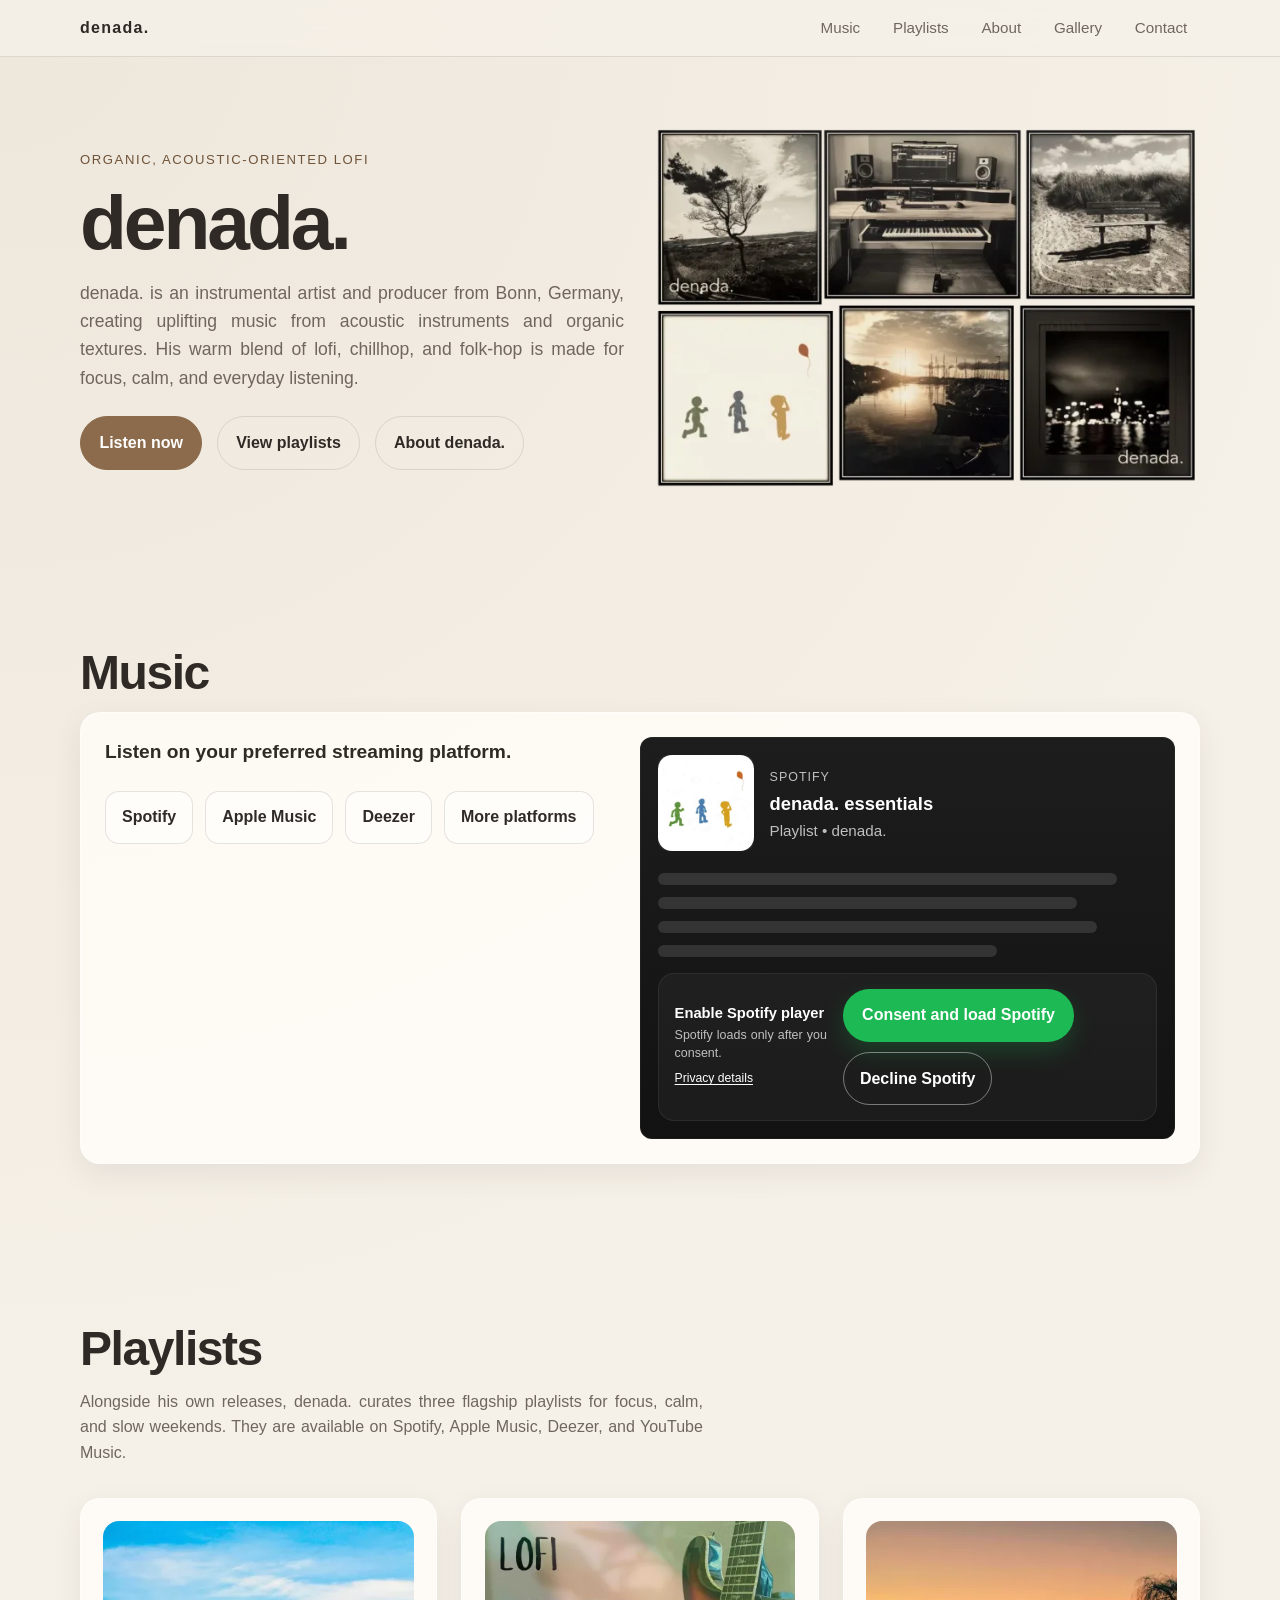
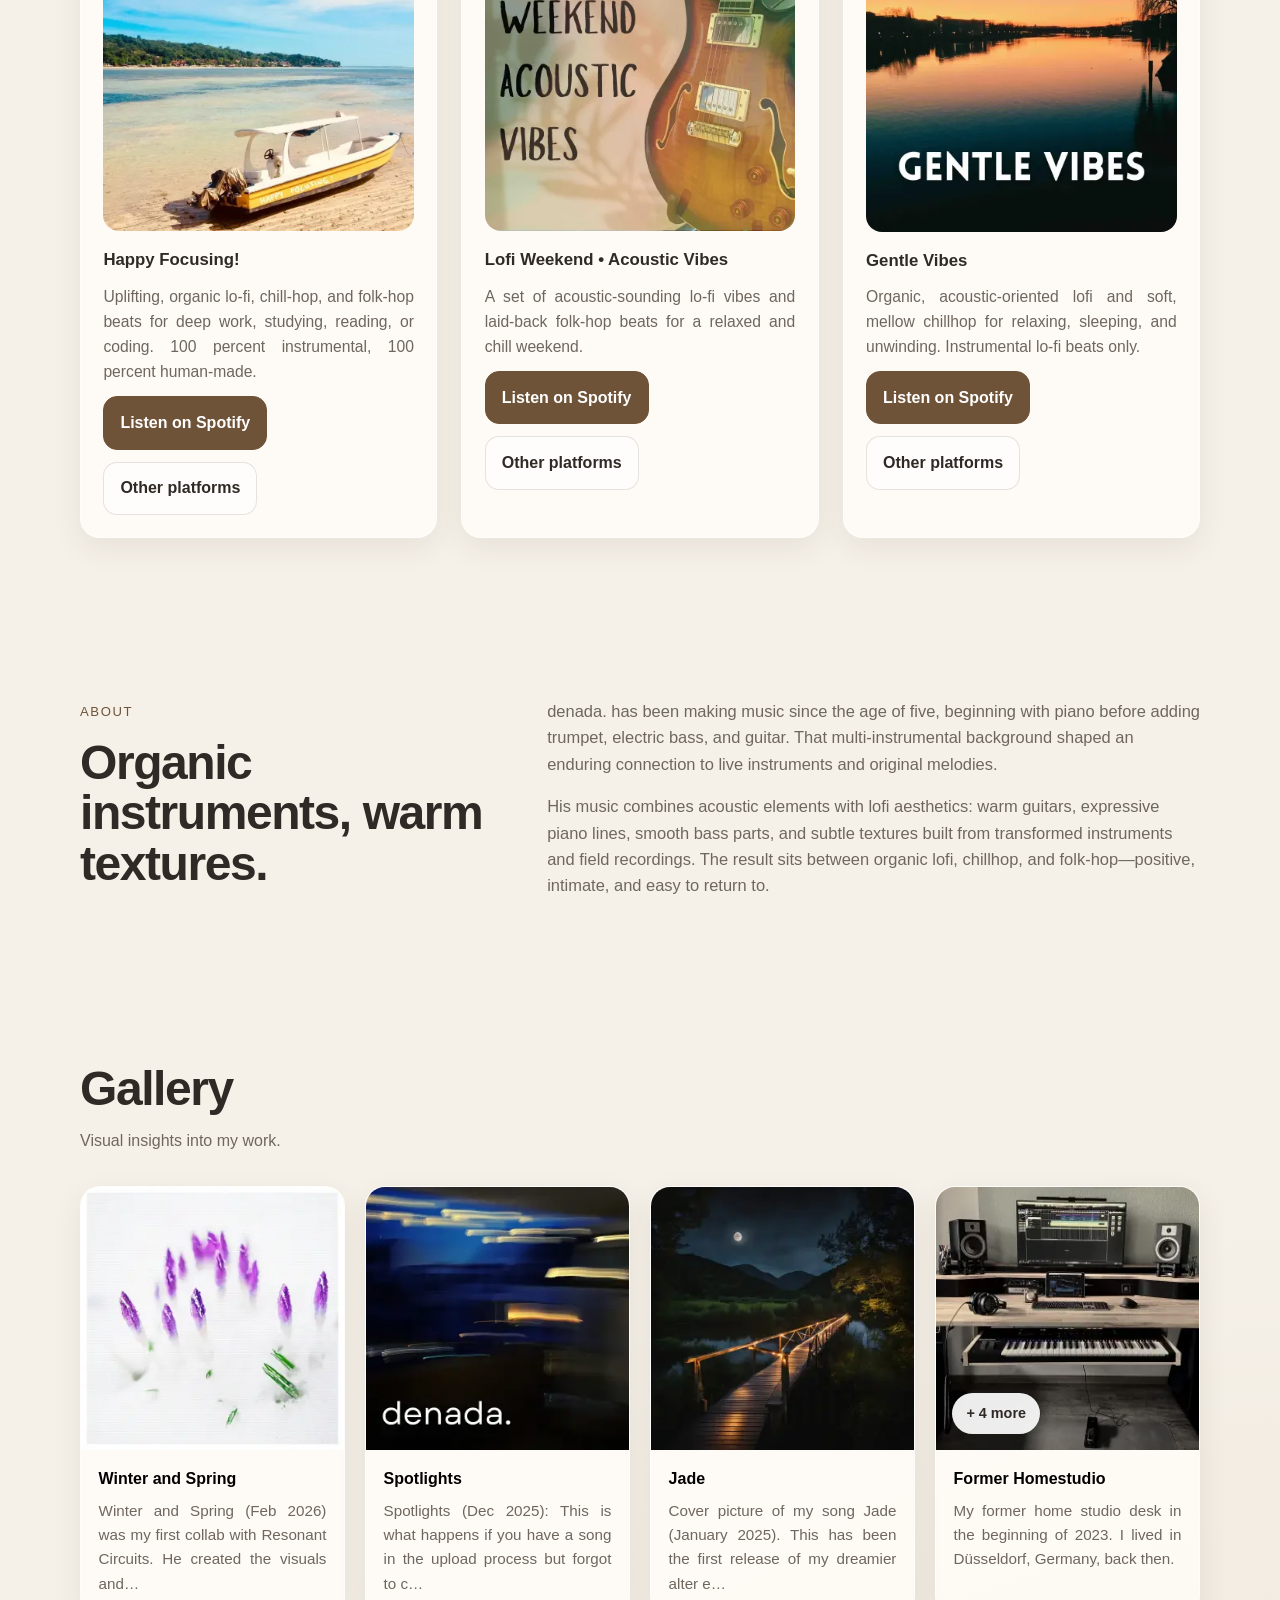
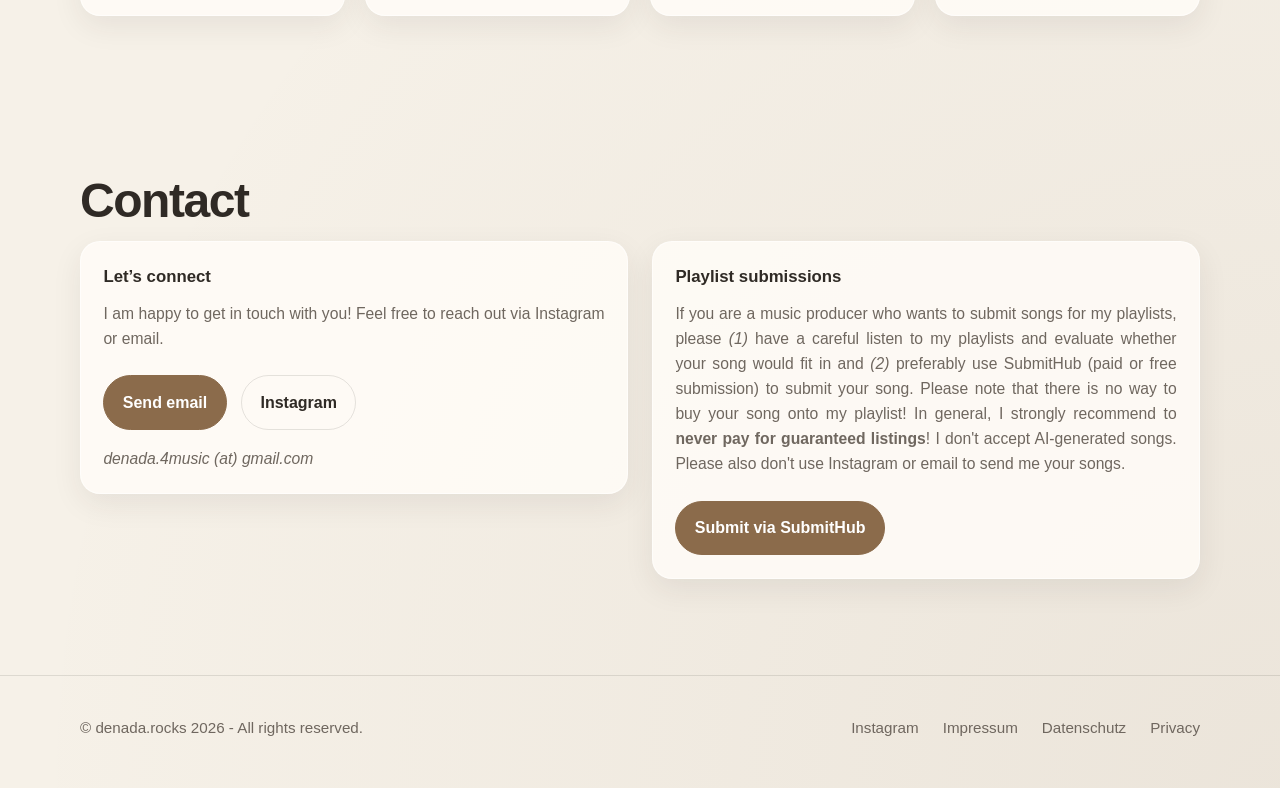
==== commit dc78832e: "impressum deutsch" ====
--- a/index.html
+++ b/index.html
@@ -21,6 +21,78 @@
   <meta name="twitter:title" content="denada. | Acoustic Lofi Folkhop" />
   <meta name="twitter:description" content="Organic, acoustic-oriented lofi and folk-hop by denada." />
   <meta name="twitter:image" content="https://denada.rocks/media/og-denada.jpg" />
+  <script type="application/ld+json">
+  {
+    "@context": "https://schema.org",
+    "@graph": [
+      {
+        "@type": "WebSite",
+        "@id": "https://denada.rocks/#website",
+        "url": "https://denada.rocks/",
+        "name": "denada.",
+        "description": "Official website of denada., an instrumental artist and producer from Bonn, Germany.",
+        "inLanguage": "en"
+      },
+      {
+        "@type": "MusicGroup",
+        "@id": "https://denada.rocks/#artist",
+        "name": "denada.",
+        "alternateName": "denada",
+        "url": "https://denada.rocks/",
+        "image": "https://denada.rocks/media/og-denada.jpg",
+        "description": "Instrumental organic lofi, chillhop, and folk-hop artist and producer from Bonn, Germany.",
+        "genre": ["Organic lofi", "Chillhop", "Folk-hop", "Instrumental hip-hop"],
+        "foundingLocation": {
+          "@type": "Place",
+          "name": "Bonn, Germany"
+        },
+        "sameAs": [
+          "https://open.spotify.com/artist/4ZKbNyILNSRRiiLBm8eUz3",
+          "https://music.apple.com/de/artist/denada/1569025652",
+          "https://deezer.page.link/upo1anz1cdYuNjSo9",
+          "https://www.youtube.com/@denada.",
+          "https://soundcloud.com/denada-music/",
+          "https://www.amazon.de/music/player/artists/B095RS9D66/denada",
+          "https://tidal.com/artist/25282285",
+          "https://www.instagram.com/denada.rocks"
+        ]
+      },
+      {
+        "@type": "MusicPlaylist",
+        "name": "Happy Focusing!",
+        "creator": { "@id": "https://denada.rocks/#artist" },
+        "url": "https://open.spotify.com/playlist/2yM0Mk5U7EAF8bMwvcjMEy",
+        "sameAs": [
+          "https://music.apple.com/de/playlist/happy-focusing/pl.u-bVeTKAAYzo?l=en",
+          "https://www.deezer.com/en/playlist/10051328882",
+          "https://youtube.com/playlist?list=PLlHydlLTRlw5qQjeNnCLNHZbu4MQZHQST"
+        ]
+      },
+      {
+        "@type": "MusicPlaylist",
+        "name": "Lofi Weekend • Acoustic Vibes",
+        "creator": { "@id": "https://denada.rocks/#artist" },
+        "url": "https://open.spotify.com/playlist/4GEXdMPntQ0e6gx1YuKI6T",
+        "sameAs": [
+          "https://music.apple.com/de/playlist/lofi-weekend-acoustic-vibes/pl.u-YmGqFgAAebl?l=en-GB",
+          "https://link.deezer.com/s/32E2Pddjz8Ix1oeFsZ01k",
+          "https://youtube.com/playlist?list=PLlHydlLTRlw7soH0zX1M4ZvdqpF55Gy3l"
+        ]
+      },
+      {
+        "@type": "MusicPlaylist",
+        "name": "Gentle Vibes",
+        "creator": { "@id": "https://denada.rocks/#artist" },
+        "url": "https://open.spotify.com/playlist/7lrk5fiS1vPyIXCjpr7PGA",
+        "sameAs": [
+          "https://music.apple.com/de/playlist/gentle-vibes/pl.u-YyRCgAAebl?l=en",
+          "https://link.deezer.com/s/32E2RJ3W52Sti718xQGvK",
+          "https://youtube.com/playlist?list=PLlHydlLTRlw6T_ykApKo-QPXjW4Xmjb88"
+        ]
+      }
+    ]
+  }
+  </script>
   <link rel="stylesheet" href="styles.css" />
 </head>
 <body>
@@ -30,6 +102,7 @@
       <nav class="nav-links" aria-label="Main navigation">
         <a href="#music">Music</a>
         <a href="#playlists">Playlists</a>
+        <a href="#about">About</a>
         <a href="#gallery">Gallery</a>
         <a href="#contact">Contact</a>
       </nav>
@@ -44,26 +117,16 @@
           <h1>denada.</h1>
           <div class="lead">
             <p>
-              denada is an instrumental artist and producer from Bonn, Germany,
-              creating uplifting and positive songs shaped by organic and acoustic instrumentation.
-              Making music since the age of five — starting with piano and later adding trumpet,
-              electric bass, and guitar — he built an early connection to live instruments
-              and original melodies.
-            </p>
-            <p>
-              His music blends acoustic elements with lofi aesthetics to form
-              an intimate and uplifting sound. He leans toward organic lofi, chillhop, and folk-hop,
-              using warm guitars, expressive piano lines, smooth bass parts, and subtle background textures,
-              often built from transformed guitar, piano, and field recordings.
-              With this approach, denada aims to offer listeners an atmosphere that feels positive,
-              calm, and easy to return to.
+              denada. is an instrumental artist and producer from Bonn, Germany, creating
+              uplifting music from acoustic instruments and organic textures. His warm blend
+              of lofi, chillhop, and folk-hop is made for focus, calm, and everyday listening.
             </p>
           </div>
 
           <div class="button-row">
             <a class="btn btn-primary" href="#music">Listen now</a>
             <a class="btn" href="#playlists">View playlists</a>
-            <a class="btn" href="#contact">Get in touch</a>
+            <a class="btn" href="#about">About denada.</a>
           </div>
         </div>
 
@@ -131,13 +194,16 @@
                 <div class="spotify-placeholder-bottom spotify-consent-card">
                   <div class="spotify-consent-copy">
                     <p class="spotify-consent-title">Enable Spotify player</p>
-                    <p class="spotify-consent-text">
-                      Only after you consent will content from Spotify AB be loaded. Your IP address,
-                      browser and device information, and information about this page visit will be
-                      transmitted to Spotify. Spotify may use cookies or similar technologies and
-                      process data outside the EEA.
-                      <a href="impressum.html#spotify-embed">Privacy details</a>
-                    </p>
+                    <p class="spotify-consent-text">Spotify loads only after you consent.</p>
+                    <details class="spotify-privacy-details">
+                      <summary>Privacy details</summary>
+                      <p>
+                        Your IP address, browser and device information, and information about
+                        this page visit will be transmitted to Spotify AB. Spotify may use cookies
+                        or similar technologies and process data outside the EEA.
+                        <a href="impressum.html#spotify-embed">Full privacy information</a>
+                      </p>
+                    </details>
                   </div>
 
                   <div class="consent-actions">
@@ -145,7 +211,7 @@
                       Consent and load Spotify
                     </button>
                     <button class="consent-decline-btn consent-decline-btn-dark" type="button" data-embed-action="decline">
-                      Decline
+                      Decline Spotify
                     </button>
                   </div>
                 </div>
@@ -161,10 +227,9 @@
       <div class="container">
         <h2 class="section-title">Playlists</h2>
         <p class="section-text">
-          Alongside my own releases, I curate several playlists. My oldest playlist, <i>Happy Focusing!</i>, was launched in 2021, and I have created additional playlists since then. 
-          Below are my three most prominent playlists, which together have more than 8,000 followers and over 1,000 monthly listeners on Spotify alone (as of March 2026). 
-          All my playlists are available on Spotify, Apple Music, Deezer, and YouTube Music.
-          My playlist statistics are tracked by <a href="https://www.submithub.com/to/denada-rocks" target="_blank" rel="noopener noreferrer">SubmitHub, where you can find the most recent data for each playlist</a>.
+          Alongside his own releases, denada. curates three flagship playlists for focus,
+          calm, and slow weekends. They are available on Spotify, Apple Music, Deezer,
+          and YouTube Music.
         </p>
 
         <div class="playlist-cards">
@@ -187,13 +252,16 @@
                 Uplifting, organic lo-fi, chill-hop, and folk-hop beats for deep work, studying, reading, 
                 or coding. 100 percent instrumental, 100 percent human-made. 
               </p>
-              <div class="platform-group">
-                <a class="platform-link" href="https://open.spotify.com/playlist/2yM0Mk5U7EAF8bMwvcjMEy?si=2d8cecace7e74e8d" target="_blank" rel="noopener noreferrer">Spotify</a>
-                <a class="platform-link" href="https://music.apple.com/de/playlist/happy-focusing/pl.u-bVeTKAAYzo?l=en" target="_blank" rel="noopener noreferrer">Apple Music</a>
-                <a class="platform-link" href="https://www.deezer.com/en/playlist/10051328882" target="_blank" rel="noopener noreferrer">Deezer</a>
-                <a class="platform-link" href="https://youtube.com/playlist?list=PLlHydlLTRlw5qQjeNnCLNHZbu4MQZHQST&si=0d4nb7kEC8IExbbN" target="_blank" rel="noopener noreferrer">YouTube Music</a>
-                
-                
+              <div class="platform-group playlist-platforms">
+                <a class="platform-link platform-link-primary" href="https://open.spotify.com/playlist/2yM0Mk5U7EAF8bMwvcjMEy?si=2d8cecace7e74e8d" target="_blank" rel="noopener noreferrer">Listen on Spotify</a>
+                <details class="platform-dropdown playlist-more">
+                  <summary class="platform-link">Other platforms</summary>
+                  <div class="dropdown-menu">
+                    <a class="platform-link" href="https://music.apple.com/de/playlist/happy-focusing/pl.u-bVeTKAAYzo?l=en" target="_blank" rel="noopener noreferrer">Apple Music</a>
+                    <a class="platform-link" href="https://www.deezer.com/en/playlist/10051328882" target="_blank" rel="noopener noreferrer">Deezer</a>
+                    <a class="platform-link" href="https://youtube.com/playlist?list=PLlHydlLTRlw5qQjeNnCLNHZbu4MQZHQST&si=0d4nb7kEC8IExbbN" target="_blank" rel="noopener noreferrer">YouTube Music</a>
+                  </div>
+                </details>
               </div>
             </div>
           </article>
@@ -216,12 +284,16 @@
               <p>
                 A set of acoustic-sounding lo-fi vibes and laid-back folk-hop beats for a relaxed and chill weekend.
               </p>
-              <div class="platform-group">
-                <a class="platform-link" href="https://open.spotify.com/playlist/4GEXdMPntQ0e6gx1YuKI6T?si=d0d2d50a4aef4034" target="_blank" rel="noopener noreferrer">Spotify</a>
-                <a class="platform-link" href="https://music.apple.com/de/playlist/lofi-weekend-acoustic-vibes/pl.u-YmGqFgAAebl?l=en-GB" target="_blank" rel="noopener noreferrer">Apple Music</a>
-                <a class="platform-link" href="https://link.deezer.com/s/32E2Pddjz8Ix1oeFsZ01k" target="_blank" rel="noopener noreferrer">Deezer</a>
-                <a class="platform-link" href="https://youtube.com/playlist?list=PLlHydlLTRlw7soH0zX1M4ZvdqpF55Gy3l&si=f4pdvKeQdKWHwKi9" target="_blank" rel="noopener noreferrer">YouTube Music</a>
-                
+              <div class="platform-group playlist-platforms">
+                <a class="platform-link platform-link-primary" href="https://open.spotify.com/playlist/4GEXdMPntQ0e6gx1YuKI6T?si=d0d2d50a4aef4034" target="_blank" rel="noopener noreferrer">Listen on Spotify</a>
+                <details class="platform-dropdown playlist-more">
+                  <summary class="platform-link">Other platforms</summary>
+                  <div class="dropdown-menu">
+                    <a class="platform-link" href="https://music.apple.com/de/playlist/lofi-weekend-acoustic-vibes/pl.u-YmGqFgAAebl?l=en-GB" target="_blank" rel="noopener noreferrer">Apple Music</a>
+                    <a class="platform-link" href="https://link.deezer.com/s/32E2Pddjz8Ix1oeFsZ01k" target="_blank" rel="noopener noreferrer">Deezer</a>
+                    <a class="platform-link" href="https://youtube.com/playlist?list=PLlHydlLTRlw7soH0zX1M4ZvdqpF55Gy3l&si=f4pdvKeQdKWHwKi9" target="_blank" rel="noopener noreferrer">YouTube Music</a>
+                  </div>
+                </details>
               </div>
             </div>
           </article>
@@ -242,17 +314,43 @@
             <div>
               <h3>Gentle Vibes</h3>
               <p>
-                Organic, acoustic-orientated lofi, soft and mellow chillhop to relax, sleep, chill. Instrumental lo-fi beats only.
+                Organic, acoustic-oriented lofi and soft, mellow chillhop for relaxing, sleeping, and unwinding. Instrumental lo-fi beats only.
               </p>
-              <div class="platform-group">
-                <a class="platform-link" href="https://open.spotify.com/playlist/7lrk5fiS1vPyIXCjpr7PGA?si=89cb6460ab594000" target="_blank" rel="noopener noreferrer">Spotify</a>
-                <a class="platform-link" href="https://music.apple.com/de/playlist/gentle-vibes/pl.u-YyRCgAAebl?l=en" target="_blank" rel="noopener noreferrer">Apple Music</a>
-                <a class="platform-link" href="https://link.deezer.com/s/32E2RJ3W52Sti718xQGvK" target="_blank" rel="noopener noreferrer">Deezer</a>   
-                <a class="platform-link" href="https://youtube.com/playlist?list=PLlHydlLTRlw6T_ykApKo-QPXjW4Xmjb88&si=SX3fV0nFDueFiXyR" target="_blank" rel="noopener noreferrer">YouTube Music</a>
-                             
+              <div class="platform-group playlist-platforms">
+                <a class="platform-link platform-link-primary" href="https://open.spotify.com/playlist/7lrk5fiS1vPyIXCjpr7PGA?si=89cb6460ab594000" target="_blank" rel="noopener noreferrer">Listen on Spotify</a>
+                <details class="platform-dropdown playlist-more">
+                  <summary class="platform-link">Other platforms</summary>
+                  <div class="dropdown-menu">
+                    <a class="platform-link" href="https://music.apple.com/de/playlist/gentle-vibes/pl.u-YyRCgAAebl?l=en" target="_blank" rel="noopener noreferrer">Apple Music</a>
+                    <a class="platform-link" href="https://link.deezer.com/s/32E2RJ3W52Sti718xQGvK" target="_blank" rel="noopener noreferrer">Deezer</a>
+                    <a class="platform-link" href="https://youtube.com/playlist?list=PLlHydlLTRlw6T_ykApKo-QPXjW4Xmjb88&si=SX3fV0nFDueFiXyR" target="_blank" rel="noopener noreferrer">YouTube Music</a>
+                  </div>
+                </details>
               </div>
             </div>
           </article>
+        </div>
+      </div>
+    </section>
+
+    <section id="about">
+      <div class="container about-grid">
+        <div>
+          <span class="eyebrow">About</span>
+          <h2 class="section-title">Organic instruments, warm textures.</h2>
+        </div>
+        <div class="about-copy">
+          <p>
+            denada. has been making music since the age of five, beginning with piano
+            before adding trumpet, electric bass, and guitar. That multi-instrumental
+            background shaped an enduring connection to live instruments and original melodies.
+          </p>
+          <p>
+            His music combines acoustic elements with lofi aesthetics: warm guitars,
+            expressive piano lines, smooth bass parts, and subtle textures built from
+            transformed instruments and field recordings. The result sits between organic
+            lofi, chillhop, and folk-hop—positive, intimate, and easy to return to.
+          </p>
         </div>
       </div>
     </section>
@@ -282,7 +380,7 @@
     </p>
 
     <div class="button-row">
-      <a class="btn btn-primary" href="mailto:denada.4music@gmail.com?subject=Message%20from%20denada.rocks">Send email</a>
+      <button class="btn btn-primary" id="emailButton" type="button" data-user="denada.4music" data-domain="gmail.com">Send email</button>
       <a class="btn" href="https://www.instagram.com/denada.rocks" target="_blank" rel="noopener noreferrer">Instagram</a>
     </div>
     <p class="email-display"><i>denada.4music (at) gmail.com</i></p>
@@ -292,7 +390,7 @@
     <h3>Playlist submissions</h3>
     <p class="contact-note">
       If you are a music producer who wants to submit songs for my playlists, please <i>(1)</i> have a careful listen to my playlists and evaluate whether your song would fit in and <i>(2)</i> preferably use SubmitHub (paid or free submission) to submit your song.
-      Please note that there is no way to buy your song onto my playlist! In general, I strongly recommend to <b>never pay for guaranteed listings</b>! Please also don't use Instagram or email to send me your songs.
+      Please note that there is no way to buy your song onto my playlist! In general, I strongly recommend to <b>never pay for guaranteed listings</b>! I don't accept AI-generated songs. Please also don't use Instagram or email to send me your songs.
     </p>
     <div class="button-row">
       <a class="btn btn-primary" href="https://www.submithub.com/playlister/denada-rocks" target="_blank" rel="noopener noreferrer">
@@ -309,7 +407,8 @@
     <div class="container footer-grid">
       <div class="footer-copy">© denada.rocks 2026 - All rights reserved.</div>
       <a class="footer-link" href="https://instagram.com/denada.rocks" target="_blank" rel="noopener noreferrer">Instagram</a>
-      <a class="footer-link" href="impressum.html#impressum">Impressum</a>
+      <a class="footer-link" href="impressum-de.html#impressum">Impressum</a>
+      <a class="footer-link" href="impressum-de.html#privacy">Datenschutz</a>
       <a class="footer-link" href="impressum.html#privacy">Privacy</a>
     </div>
   </footer>
@@ -561,6 +660,14 @@
     }, { passive: true });
 
     renderGalleryGrid();
+
+    const emailButton = document.getElementById("emailButton");
+    if (emailButton) {
+      emailButton.addEventListener("click", () => {
+        const address = `${emailButton.dataset.user}@${emailButton.dataset.domain}`;
+        window.location.href = `mailto:${address}?subject=Message%20from%20denada.rocks`;
+      });
+    }
 
     const spotifyBox = document.getElementById("spotify-consent-box");
 
--- a/styles.css
+++ b/styles.css
@@ -318,6 +318,13 @@
   box-shadow: var(--shadow);
 }
 
+.platform-link-primary,
+.platform-link-primary:hover {
+  background: var(--accent-dark);
+  border-color: var(--accent-dark);
+  color: #fff;
+}
+
 details.platform-dropdown {
   position: relative;
 }
@@ -444,6 +451,28 @@
   width: 100%;
 }
 
+.playlist-platforms {
+  align-items: flex-start;
+}
+
+.playlist-more {
+  min-width: 0;
+}
+
+.about-grid {
+  display: grid;
+  grid-template-columns: minmax(0, 0.8fr) minmax(0, 1.2fr);
+  gap: 2rem;
+  align-items: start;
+}
+
+.about-copy {
+  display: grid;
+  gap: 1rem;
+  color: var(--muted);
+  font-size: 1.03rem;
+}
+
 .contact-grid,
 .footer-grid {
   display: grid;
@@ -562,7 +591,7 @@
 }
 
 .footer-grid {
-  grid-template-columns: 1fr auto auto auto;
+  grid-template-columns: 1fr repeat(4, auto);
   align-items: center;
 }
 
@@ -661,6 +690,8 @@
 .platform-link:focus-visible,
 .nav-links a:focus-visible,
 .brand:focus-visible,
+.language-switch a:focus-visible,
+.spotify-privacy-details summary:focus-visible,
 .footer-link:focus-visible {
   outline: 3px solid rgba(111, 83, 56, 0.55);
   outline-offset: 3px;
@@ -728,6 +759,28 @@
   gap: 2rem;
 }
 
+.language-switch {
+  display: flex;
+  justify-content: flex-end;
+  align-items: center;
+  gap: 0.5rem;
+}
+
+.language-switch a,
+.language-switch span {
+  padding: 0.55rem 0.85rem;
+  border: 1px solid var(--line);
+  border-radius: 999px;
+  font-size: 0.9rem;
+  font-weight: 700;
+}
+
+.language-switch span[aria-current="page"] {
+  background: var(--accent-dark);
+  border-color: var(--accent-dark);
+  color: #fff;
+}
+
 .legal-wrap {
   background: var(--card);
   border: 1px solid rgba(255, 255, 255, 0.55);
@@ -776,6 +829,31 @@
 
 .privacy-callout h2 {
   margin-top: 0;
+}
+
+.spotify-privacy-details {
+  margin-top: 0.25rem;
+  max-width: 46ch;
+  color: rgba(255, 255, 255, 0.82);
+  font-size: 0.76rem;
+}
+
+.spotify-privacy-details summary {
+  display: inline-block;
+  color: #fff;
+  text-decoration: underline;
+  text-underline-offset: 0.14em;
+}
+
+.spotify-privacy-details p {
+  margin-top: 0.45rem;
+  color: rgba(255, 255, 255, 0.76);
+}
+
+.spotify-privacy-details a {
+  color: #fff;
+  text-decoration: underline;
+  text-underline-offset: 0.14em;
 }
 
 .spotify-placeholder {
@@ -962,10 +1040,12 @@
   .gallery-grid {
     grid-template-columns: repeat(2, 1fr);
   }
+
 }
 
 @media (max-width: 920px) {
   .hero-grid,
+  .about-grid,
   .contact-grid,
   .footer-grid,
   .music-item {
